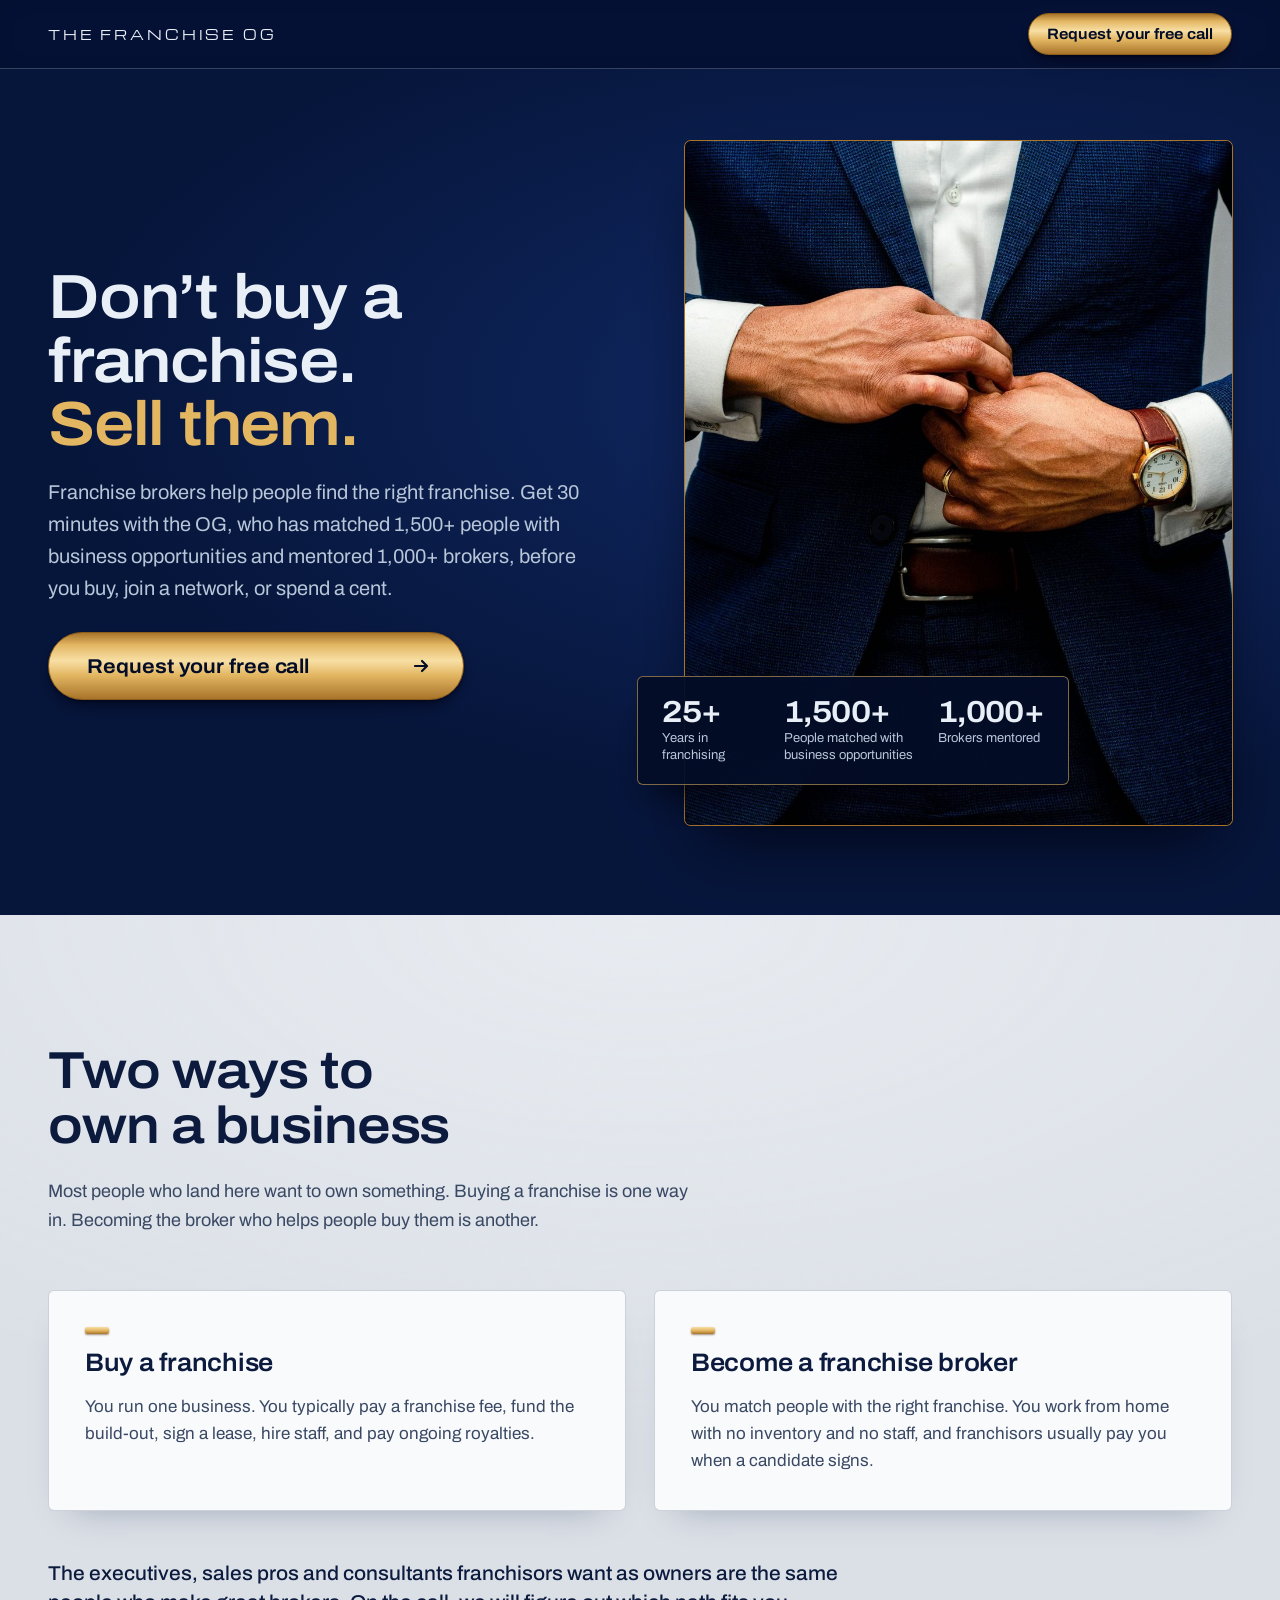
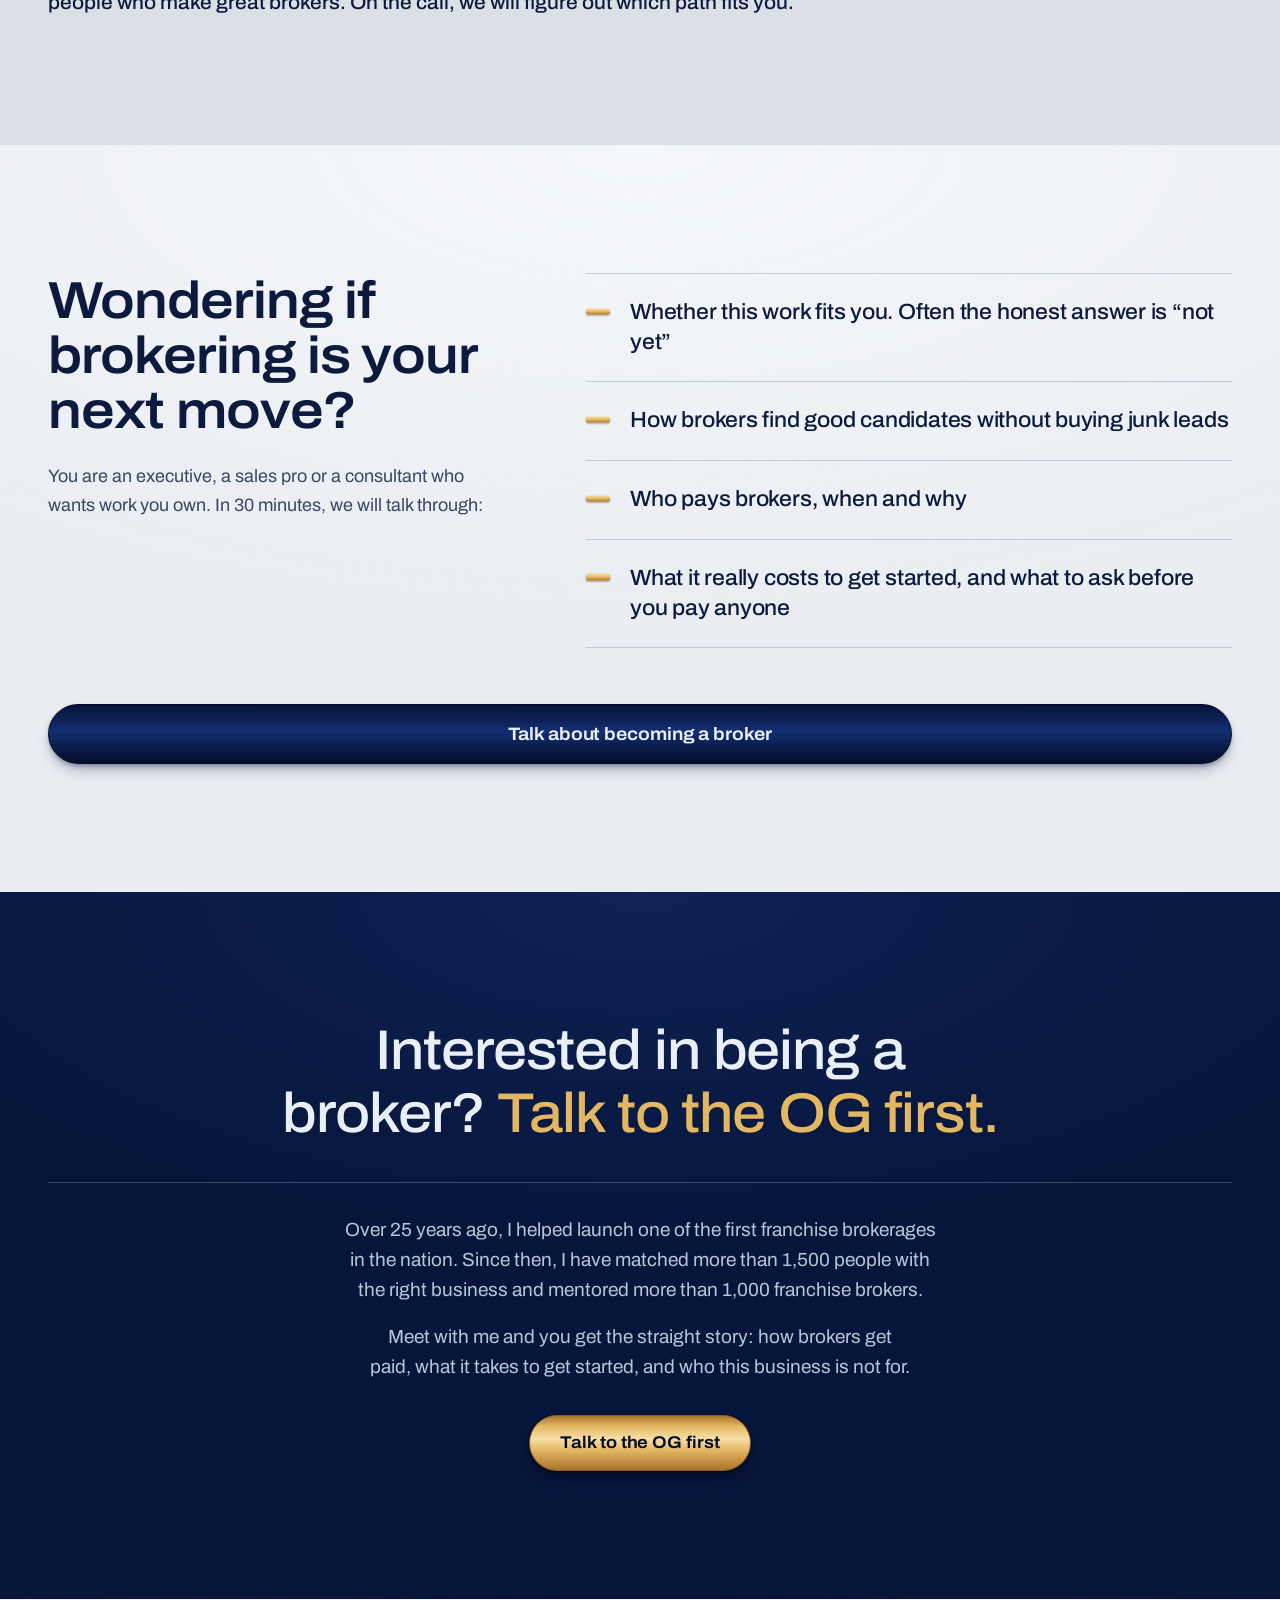
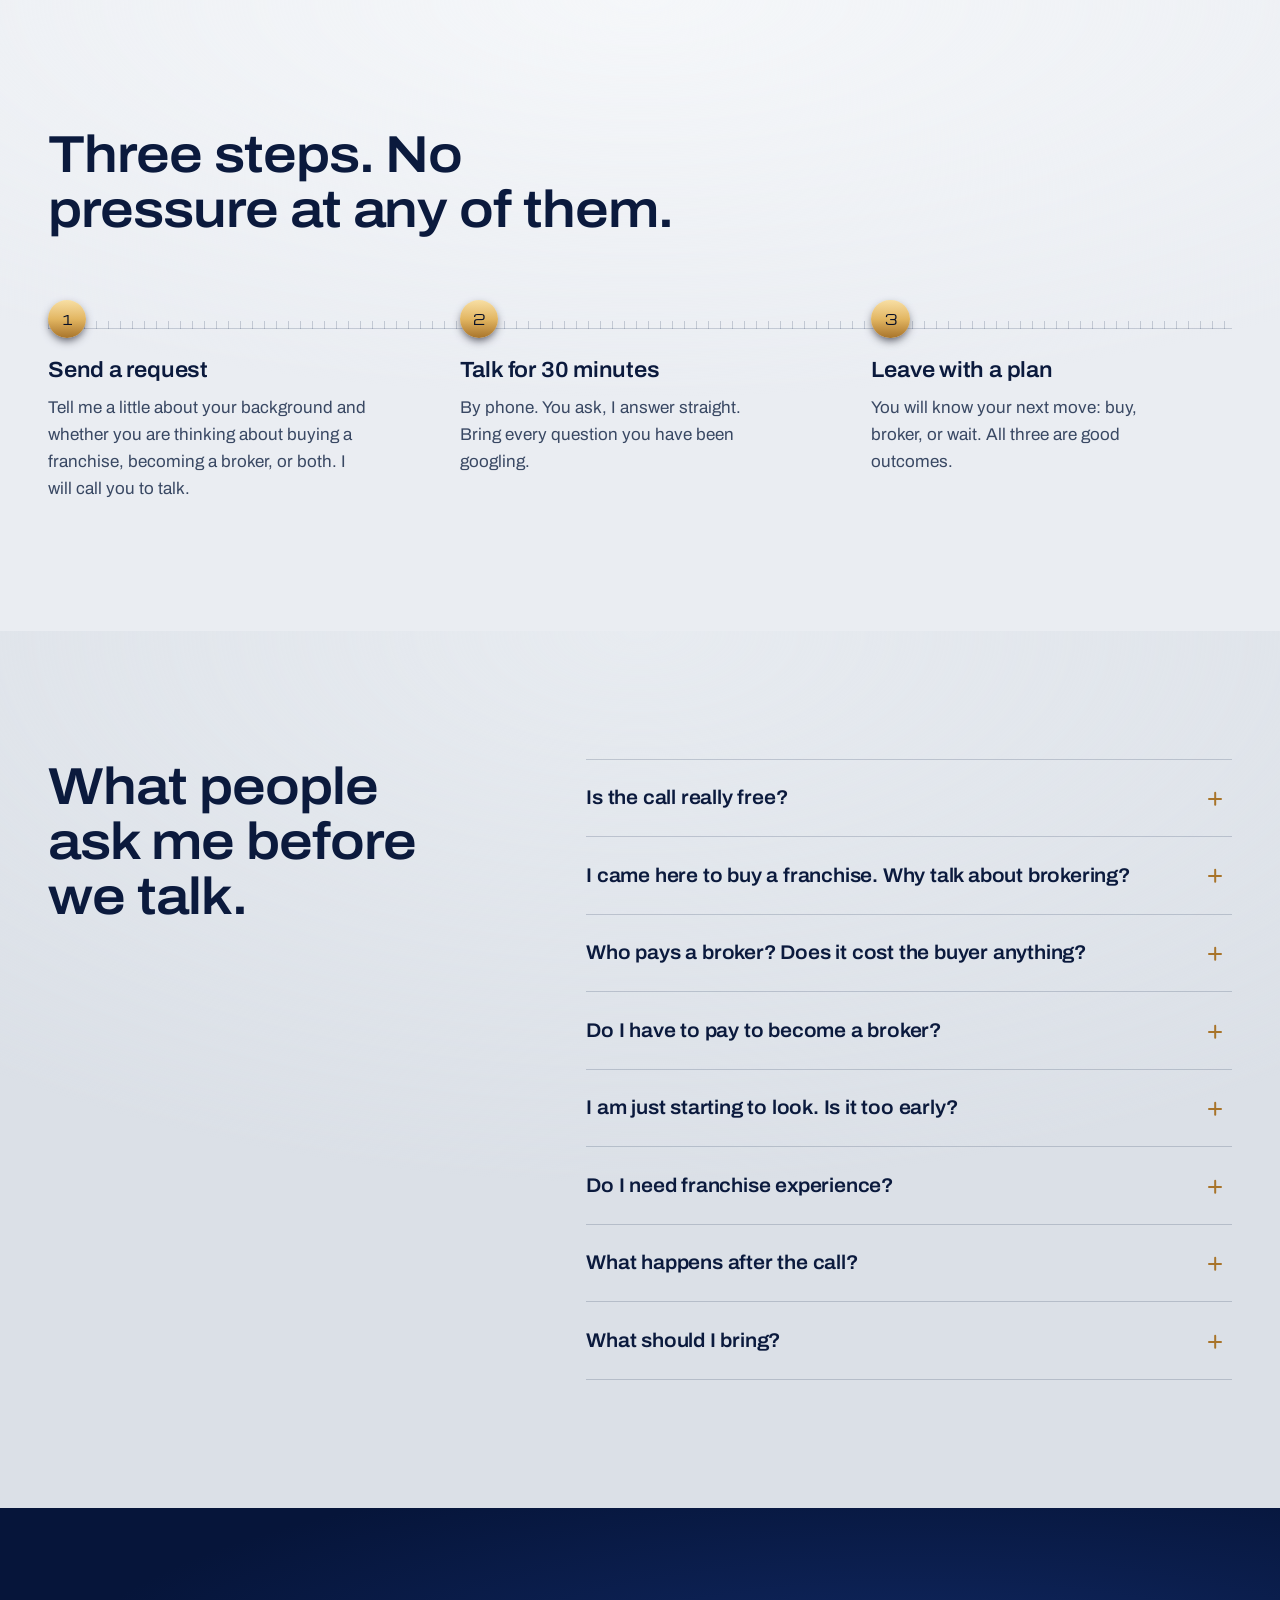
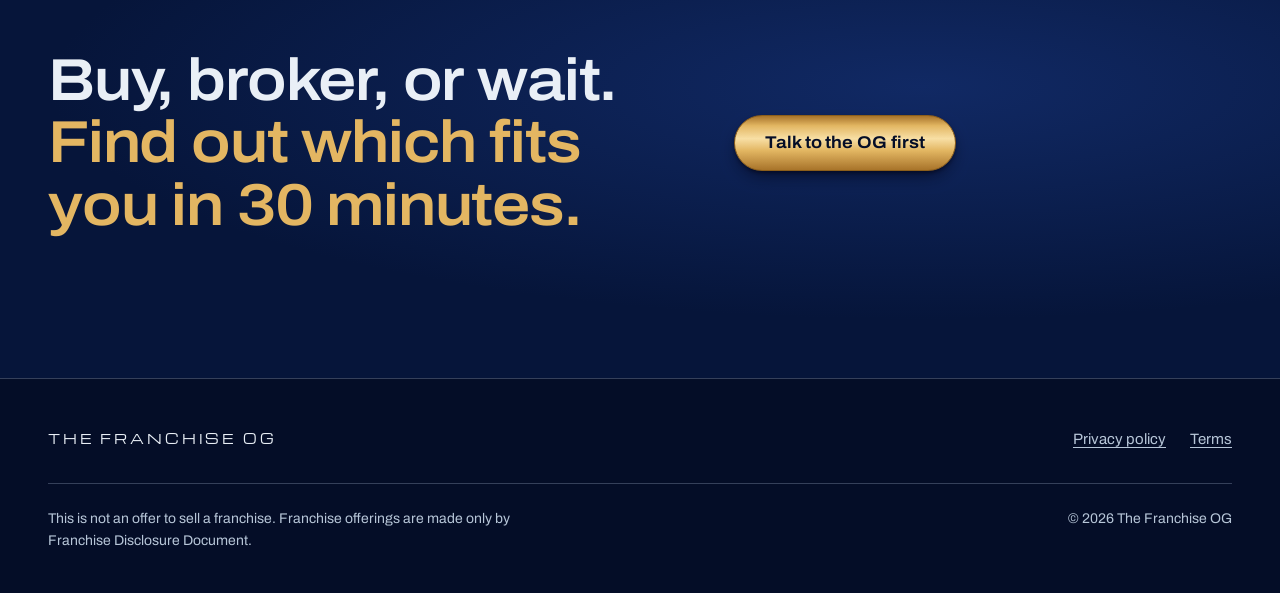
==== index.html @ 049e1958 "Bio: "helped launch" and "matched with the right business" Also align the PRODUCT.md positioning and" ====
<!doctype html>
<html lang="en">
<head>
  <meta charset="utf-8">
  <meta name="viewport" content="width=device-width, initial-scale=1">
  <title>Thinking about buying a franchise? Talk to The Franchise OG first</title>
  <meta name="description" content="Before you buy a franchise, consider selling them. Free 30-minute call with a 25-year veteran who has matched 1,500+ people with business opportunities and mentored 1,000+ brokers.">
  <meta property="og:title" content="Don't buy a franchise. Sell them.">
  <meta property="og:description" content="A free 30-minute call with a 25-year franchise veteran. Straight answers, no pressure.">
  <meta property="og:image" content="images/og-headshot.jpg">
  <meta name="theme-color" content="#0f1a3d">
  <link rel="preload" href="fonts/archivo-var.woff2" as="font" type="font/woff2" crossorigin>
  <link rel="preload" href="fonts/michroma.woff2" as="font" type="font/woff2" crossorigin>
  <link rel="stylesheet" href="styles.css">
</head>
<body>
  <a class="skip-link" href="#main">Skip to content</a>

  <header class="masthead">
    <div class="wrap masthead__inner">
      <a class="wordmark" href="#main" aria-label="The Franchise OG, back to top">The Franchise OG</a>
      <a class="pusher pusher--small" data-booking href="mailto:topfranchises@gmail.com?subject=Free%20call%20request">Request your free call</a>
    </div>
  </header>

  <main id="main">
    <!-- Hero -->
    <section class="hero brushed" aria-labelledby="hero-title">
      <div class="wrap hero__grid">
        <div class="hero__copy">
          <h1 id="hero-title">Don&rsquo;t buy a franchise. <span class="gilt">Sell them.</span></h1>
          <p class="hero__lede">Franchise brokers help people find the right franchise. Get 30 minutes with the OG, who has matched 1,500+ people with business opportunities and mentored 1,000+ brokers, before you buy, join a network, or spend a cent.</p>
          <div class="hero__actions">
            <a class="pusher pusher--hero" data-booking href="mailto:topfranchises@gmail.com?subject=Free%20call%20request">Request your free call<svg class="pusher__arrow" viewBox="0 0 20 20" aria-hidden="true"><path d="M4 10h11M11 5l5 5-5 5"/></svg></a>
          </div>
        </div>

        <figure class="hero__photo">
          <img src="images/og-headshot.jpg" alt="The Franchise OG buttoning a navy suit jacket, gold watch on his wrist" width="940" height="1175" fetchpriority="high">
          <figcaption class="proof">
            <dl class="proof__figures">
              <div><dt>Years in franchising</dt><dd data-count="25">25+</dd></div>
              <div><dt>People matched with business opportunities</dt><dd data-count="1500">1,500+</dd></div>
              <div><dt>Brokers mentored</dt><dd data-count="1000">1,000+</dd></div>
            </dl>
          </figcaption>
        </figure>
      </div>
    </section>

    <!-- Two paths -->
    <section class="section opaline opaline--deep" aria-labelledby="paths-title">
      <div class="wrap paths">
        <div class="paths__head">
          <h2 id="paths-title">Two ways to own a business</h2>
          <p class="paths__intro">Most people who land here want to own something. Buying a franchise is one way in. Becoming the broker who helps people buy them is another.</p>
        </div>
        <ul class="cards cards--two">
          <li class="card">
            <span class="indices__mark" aria-hidden="true"></span>
            <h3>Buy a franchise</h3>
            <p>You run one business. You typically pay a franchise fee, fund the build-out, sign a lease, hire staff, and pay ongoing royalties.</p>
          </li>
          <li class="card">
            <span class="indices__mark" aria-hidden="true"></span>
            <h3>Become a franchise broker</h3>
            <p>You match people with the right franchise. You work from home with no inventory and no staff, and franchisors usually pay you when a candidate signs.</p>
          </li>
        </ul>
        <p class="paths__close">The executives, sales pros and consultants franchisors want as owners are the same people who make great brokers. On the call, we will figure out which path fits you.</p>
      </div>
    </section>

    <!-- The broker path -->
    <section class="section opaline" aria-labelledby="fit-title">
      <div class="wrap fit">
        <div class="fit__head">
          <h2 id="fit-title">Wondering if brokering is your next move?</h2>
          <p class="fit__intro">You are an executive, a sales pro or a consultant who wants work you own. In 30 minutes, we will talk through:</p>
        </div>
        <ol class="indices">
          <li><span class="indices__mark" aria-hidden="true"></span>Whether this work fits you. Often the honest answer is &ldquo;not yet&rdquo;</li>
          <li><span class="indices__mark" aria-hidden="true"></span>How brokers find good candidates without buying junk leads</li>
          <li><span class="indices__mark" aria-hidden="true"></span>Who pays brokers, when and why</li>
          <li><span class="indices__mark" aria-hidden="true"></span>What it really costs to get started, and what to ask before you pay anyone</li>
        </ol>
        <div class="fit__foot">
          <a class="pusher pusher--navy" data-booking href="mailto:topfranchises@gmail.com?subject=Free%20call%20request">Talk about becoming a broker</a>
        </div>
      </div>
    </section>

    <!-- Meet the OG -->
    <section class="section why brushed brushed--quiet" aria-labelledby="why-title">
      <div class="wrap why__grid why__grid--solo">
        <div class="why__copy">
          <h2 id="why-title" class="why__quote">Interested in being a broker? <span class="gilt">Talk to the OG first.</span></h2>
          <div class="why__body">
            <!-- TODO: OG name line. Add as the first paragraph here once the facts are confirmed:
            <p>I'm [OG FULL NAME], founder of [BROKERAGE NAME] ([YEAR FOUNDED]).</p>
            -->
            <p>Over 25 years ago, I helped launch one of the first franchise brokerages in the nation. Since then, I have matched more than 1,500 people with the right business and mentored more than 1,000 franchise brokers.</p>
            <p>Meet with me and you get the straight story: how brokers get paid, what it takes to get started, and who this business is not for.</p>
            <a class="pusher why__cta" data-booking href="mailto:topfranchises@gmail.com?subject=Free%20call%20request">Talk to the OG first</a>
          </div>
        </div>
      </div>
    </section>

    <!-- TODO: Testimonials. Uncomment once you have three real, approved testimonials. Replace every [BRACKETED] value.
    <section class="section opaline" aria-labelledby="voices-title">
      <div class="wrap">
        <h2 id="voices-title" class="section__title">[SECTION HEADING, e.g. In their words]</h2>
        <ul class="cards cards--three">
          <li class="card">
            <figure class="quote">
              <blockquote><p>&ldquo;[QUOTE]&rdquo;</p></blockquote>
              <figcaption><span class="quote__name">[FULL NAME]</span><span class="quote__role">[ROLE, e.g. Franchise broker mentored by the OG, or Franchise owner at BRAND]</span></figcaption>
            </figure>
          </li>
          <li class="card">
            <figure class="quote">
              <blockquote><p>&ldquo;[QUOTE]&rdquo;</p></blockquote>
              <figcaption><span class="quote__name">[FULL NAME]</span><span class="quote__role">[ROLE, e.g. Franchise broker mentored by the OG, or Franchise owner at BRAND]</span></figcaption>
            </figure>
          </li>
          <li class="card">
            <figure class="quote">
              <blockquote><p>&ldquo;[QUOTE]&rdquo;</p></blockquote>
              <figcaption><span class="quote__name">[FULL NAME]</span><span class="quote__role">[ROLE, e.g. Franchise broker mentored by the OG, or Franchise owner at BRAND]</span></figcaption>
            </figure>
          </li>
        </ul>
      </div>
    </section>
    -->

    <!-- TODO: OG's take. Uncomment once you have the three lessons. Replace every [BRACKETED] value.
    <section class="section opaline opaline--deep" aria-labelledby="truths-title">
      <div class="wrap fit">
        <div class="fit__head">
          <h2 id="truths-title">What 25 years taught me</h2>
        </div>
        <ol class="indices">
          <li><span class="indices__mark" aria-hidden="true"></span>[HARD-WON TRUTH 1]</li>
          <li><span class="indices__mark" aria-hidden="true"></span>[HARD-WON TRUTH 2]</li>
          <li><span class="indices__mark" aria-hidden="true"></span>[HARD-WON TRUTH 3]</li>
        </ol>
      </div>
    </section>
    -->

    <!-- Steps -->
    <section class="section opaline" aria-labelledby="steps-title">
      <div class="wrap">
        <h2 id="steps-title" class="section__title">Three steps. No pressure at any of them.</h2>
        <ol class="track">
          <li class="track__step">
            <span class="track__num" aria-hidden="true">1</span>
            <h3>Send a request</h3>
            <p>Tell me a little about your background and whether you are thinking about buying a franchise, becoming a broker, or both. I will call you to talk.</p>
          </li>
          <li class="track__step">
            <span class="track__num" aria-hidden="true">2</span>
            <h3>Talk for 30 minutes</h3>
            <p>By phone. You ask, I answer straight. Bring every question you have been googling.</p>
          </li>
          <li class="track__step">
            <span class="track__num" aria-hidden="true">3</span>
            <h3>Leave with a plan</h3>
            <p>You will know your next move: buy, broker, or wait. All three are good outcomes.</p>
          </li>
        </ol>
      </div>
    </section>

    <!-- FAQ -->
    <section class="section opaline opaline--deep" aria-labelledby="faq-title">
      <div class="wrap faq">
        <h2 id="faq-title" class="section__title">What people ask me before we talk.</h2>
        <div class="faq__list">
          <details>
            <summary>Is the call really free?</summary>
            <p>Yes. No cost and no obligation. If brokering fits you, I will tell you how to start. If it doesn&rsquo;t, I will tell you that too.</p>
          </details>
          <details>
            <summary>I came here to buy a franchise. Why talk about brokering?</summary>
            <p>Because the skills that make a strong franchise owner often make a strong broker, and brokering does not require funding a location. We will look at both paths and you decide.</p>
          </details>
          <!-- TODO: Only add this if the OG still helps buyers find a franchise.
          <details>
            <summary>Can you still help me buy a franchise if brokering isn&rsquo;t for me?</summary>
            <p>Yes. Helping people find the right franchise is what I have done for 25 years.</p>
          </details>
          -->
          <details>
            <summary>Who pays a broker? Does it cost the buyer anything?</summary>
            <p>Franchisors usually pay the broker when a candidate signs. A buyer typically pays nothing for a broker&rsquo;s help.</p>
          </details>
          <details>
            <summary>Do I have to pay to become a broker?</summary>
            <p>Often, yes. Many broker networks charge to join and train you. On the call, I will walk you through what those costs look like and what to ask before you pay anyone.</p>
          </details>
          <details>
            <summary>I am just starting to look. Is it too early?</summary>
            <p>No. Most people I talk to are early. That is the best time to call, before you sign with anyone or spend money on anything.</p>
          </details>
          <details>
            <summary>Do I need franchise experience?</summary>
            <p>No. Many good brokers came from corporate sales, HR or consulting. What you bring matters more than what you know today.</p>
          </details>
          <details>
            <summary>What happens after the call?</summary>
            <p>Nothing you don&rsquo;t choose. You will leave knowing your next move: buy, broker, or wait. Any follow-up is up to you.</p>
          </details>
          <details>
            <summary>What should I bring?</summary>
            <p>Your background, what draws you to franchising, and any franchises or broker networks you are already looking at. That is plenty.</p>
          </details>
        </div>
      </div>
    </section>

    <!-- Final CTA -->
    <section class="closer brushed" aria-labelledby="closer-title">
      <div class="wrap closer__inner">
        <h2 id="closer-title">Buy, broker, or wait. <span class="gilt">Find out which fits you in 30 minutes.</span></h2>
        <div class="closer__cta">
          <div class="closer__actions">
            <a class="pusher" data-booking href="mailto:topfranchises@gmail.com?subject=Free%20call%20request">Talk to the OG first</a>
          </div>
        </div>
      </div>
    </section>
  </main>

  <div class="dock" id="dock" aria-hidden="true">
    <a class="pusher dock__btn" data-booking href="mailto:topfranchises@gmail.com?subject=Free%20call%20request" tabindex="-1">Request your free call</a>
  </div>

  <footer class="footer">
    <div class="wrap">
      <div class="footer__top">
        <span class="wordmark">The Franchise OG</span>
        <nav class="footer__links" aria-label="Legal">
          <a href="privacy.html">Privacy policy</a>
          <a href="terms.html">Terms</a>
        </nav>
      </div>
      <div class="footer__fine">
        <p>This is not an offer to sell a franchise. Franchise offerings are made only by Franchise Disclosure Document.</p>
        <!-- TODO: Confirm this is accurate before uncommenting.
        <p>The Franchise OG is a service of MFO Inc.</p>
        -->
        <p>&copy; 2026 The Franchise OG</p>
      </div>
    </div>
  </footer>

  <dialog class="request" id="request" aria-labelledby="request-title" aria-describedby="request-intro">
    <div class="request__panel">
      <button class="request__close" type="button" data-request-close aria-label="Close">
        <svg viewBox="0 0 20 20" aria-hidden="true"><path d="M5 5l10 10M15 5L5 15"/></svg>
      </button>

      <div class="request__form-view">
        <h2 id="request-title">Request your free call</h2>
        <p id="request-intro" class="request__intro">Leave your details and I will call you for a free, 30-minute conversation about buying a franchise or becoming a broker. No cost, no obligation.</p>

        <form class="request__form" id="request-form" novalidate>
          <div class="field-row">
            <div class="field">
              <label for="rq-first">First name</label>
              <input id="rq-first" name="first_name" type="text" autocomplete="given-name" required>
              <p class="field__error" id="rq-first-error" hidden>Enter your first name.</p>
            </div>
            <div class="field">
              <label for="rq-last">Last name</label>
              <input id="rq-last" name="last_name" type="text" autocomplete="family-name" required>
              <p class="field__error" id="rq-last-error" hidden>Enter your last name.</p>
            </div>
          </div>
          <div class="field">
            <label for="rq-phone">Phone</label>
            <input id="rq-phone" name="phone" type="tel" autocomplete="tel" inputmode="tel" required>
            <p class="field__error" id="rq-phone-error" hidden>Enter a phone number with at least 10 digits.</p>
          </div>
          <div class="field">
            <label for="rq-email">Email</label>
            <input id="rq-email" name="email" type="email" autocomplete="email" inputmode="email" required>
            <p class="field__error" id="rq-email-error" hidden>Enter an email address like name@example.com.</p>
          </div>
          <div class="field">
            <label for="rq-role">Current role</label>
            <input id="rq-role" name="current_role" type="text" autocomplete="organization-title" required>
            <p class="field__error" id="rq-role-error" hidden>Enter your current role.</p>
          </div>
          <div class="field field--trap" aria-hidden="true">
            <label for="rq-company">Company</label>
            <input id="rq-company" name="company" type="text" tabindex="-1" autocomplete="off">
          </div>

          <div class="consent-check">
            <input id="rq-sms" name="sms_consent" type="checkbox" value="yes">
            <label for="rq-sms">Text me (optional). I agree to receive text messages from MFO Inc. (The Franchise OG) at the phone number above, including call scheduling and reminders, follow-ups about my request, and information about franchise brokering opportunities. Message frequency varies. Message and data rates may apply. Reply STOP to opt out or HELP for help. Consent is not a condition of any purchase.</label>
          </div>

          <button class="pusher pusher--navy request__submit" type="submit">Request your free call</button>
          <p class="request__status" role="alert" hidden></p>

          <p class="request__consent">By submitting, you agree that MFO Inc. may contact you by phone and email at the details above about your request and franchise brokering opportunities. We will only text you if you check the box above, and you can still request a call without it. See our <a href="privacy.html">Privacy policy</a> and <a href="terms.html">Terms</a>.</p>
        </form>
      </div>

      <div class="request__done" hidden tabindex="-1">
        <h2 class="request__done-title">Thanks<span data-first-name></span>. Your request is in.</h2>
        <p>I will call you at <strong data-phone></strong> to talk. If you need to reach me first, email topfranchises@gmail.com.</p>
        <button class="pusher pusher--navy" type="button" data-request-close>Close</button>
      </div>
    </div>
  </dialog>


  <script>
    // Paste the URL of your GoHighLevel workflow's "Inbound Webhook" trigger here.
    // Every [data-booking] button opens the request form; submissions are sent to this URL.
    const REQUEST_WEBHOOK_URL = "https://services.leadconnectorhq.com/hooks/dVmgNgXVCJPMQwBu9OgU/webhook-trigger/ded3cf5e-1536-4471-889d-f4fb7a57a7da";

    const dialog = document.getElementById("request");
    const form = document.getElementById("request-form");
    const formView = dialog.querySelector(".request__form-view");
    const doneView = dialog.querySelector(".request__done");
    const status = form.querySelector(".request__status");
    const submit = form.querySelector(".request__submit");

    document.querySelectorAll("[data-booking]").forEach((a) => {
      a.addEventListener("click", (e) => {
        if (typeof dialog.showModal !== "function") return; // very old browsers fall back to the email link
        e.preventDefault();
        if (!doneView.hidden) { form.reset(); doneView.hidden = true; formView.hidden = false; }
        dialog.showModal();
      });
    });
    dialog.querySelectorAll("[data-request-close]").forEach((b) => b.addEventListener("click", () => dialog.close()));
    dialog.addEventListener("click", (e) => { if (e.target === dialog) dialog.close(); });

    const checks = {
      first_name: (v) => v.trim().length >= 1,
      last_name: (v) => v.trim().length >= 1,
      phone: (v) => v.replace(/\D/g, "").length >= 10,
      email: (v) => /^[^\s@]+@[^\s@]+\.[^\s@]+$/.test(v.trim()),
      current_role: (v) => v.trim().length >= 1,
    };
    const validate = (input) => {
      const ok = checks[input.name](input.value);
      const err = document.getElementById(input.id + "-error");
      err.hidden = ok;
      input.setAttribute("aria-invalid", String(!ok));
      if (ok) input.removeAttribute("aria-describedby"); else input.setAttribute("aria-describedby", err.id);
      return ok;
    };
    Object.keys(checks).forEach((name) => {
      form.elements[name].addEventListener("blur", (e) => { if (e.target.value) validate(e.target); });
      form.elements[name].addEventListener("input", (e) => { if (e.target.getAttribute("aria-invalid") === "true") validate(e.target); });
    });


    // Sent as a plain form post: no preflight, so it always reaches the webhook once.
    // The browser can't read the reply, so only network failures show an error.
    const send = (payload) =>
      fetch(REQUEST_WEBHOOK_URL, { method: "POST", mode: "no-cors", body: new URLSearchParams(payload) });

    form.addEventListener("submit", async (e) => {
      e.preventDefault();
      status.hidden = true;
      const invalid = Object.keys(checks).map((n) => form.elements[n]).filter((i) => !validate(i));
      if (invalid.length) { invalid[0].focus(); return; }

      const clean = (v) => v.trim().replace(/\s+/g, " ");
      const firstName = clean(form.elements.first_name.value);
      const lastName = clean(form.elements.last_name.value);
      const params = new URLSearchParams(location.search);
      const payload = {
        full_name: firstName + " " + lastName,
        first_name: firstName,
        last_name: lastName,
        phone: form.elements.phone.value.trim(),
        email: form.elements.email.value.trim(),
        current_role: clean(form.elements.current_role.value),
        sms_consent: form.elements.sms_consent.checked ? "yes" : "no",
        sms_consent_text: form.elements.sms_consent.checked ? clean(form.querySelector('label[for="rq-sms"]').textContent) : "",
        source: "The Franchise OG website",
        page_url: location.href,
        utm_source: params.get("utm_source") || "",
        utm_medium: params.get("utm_medium") || "",
        utm_campaign: params.get("utm_campaign") || "",
        utm_content: params.get("utm_content") || "",
        utm_term: params.get("utm_term") || "",
        submitted_at: new Date().toISOString(),
      };

      const showDone = () => {
        dialog.querySelector("[data-first-name]").textContent = ", " + firstName;
        dialog.querySelector("[data-phone]").textContent = payload.phone;
        formView.hidden = true;
        doneView.hidden = false;
        doneView.focus();
      };

      if (form.elements.company.value) { showDone(); return; } // a bot filled the hidden field

      submit.disabled = true;
      submit.textContent = "Sending\u2026";
      try {
        if (REQUEST_WEBHOOK_URL.includes("REPLACE-ME")) throw new Error("Webhook URL not set");
        await send(payload);
        showDone();
      } catch (err) {
        status.textContent = "Your request didn\u2019t go through. Please try again, or email topfranchises@gmail.com and I will call you.";
        status.hidden = false;
      } finally {
        submit.disabled = false;
        submit.textContent = "Request your free call";
      }
    });

    // Phones: pin a request button to the bottom once the hero button has scrolled away,
    // and tuck it away again near the closing section and footer, which have their own.
    const dock = document.getElementById("dock");
    if ("IntersectionObserver" in window) {
      const seen = new Map();
      const watched = [document.querySelector(".hero__actions"), document.querySelector(".closer"), document.querySelector(".footer")];
      const io = new IntersectionObserver((entries) => {
        entries.forEach((e) => seen.set(e.target, e.isIntersecting));
        const show = seen.has(watched[0]) && watched.every((el) => !seen.get(el));
        dock.classList.toggle("is-shown", show);
        dock.setAttribute("aria-hidden", String(!show));
        dock.querySelector("a").tabIndex = show ? 0 : -1;
      });
      watched.forEach((el) => io.observe(el));
    }

    // Count the hero figures up from zero when they come into view.
    // The final numbers are already in the HTML, so nothing is hidden if this never runs.
    const figures = document.querySelectorAll("[data-count]");
    if (figures.length && "IntersectionObserver" in window && !matchMedia("(prefers-reduced-motion: reduce)").matches) {
      const format = (n) => n.toLocaleString("en-US") + "+";
      const countUp = (el, delay) => {
        const target = Number(el.dataset.count);
        el.style.minWidth = el.offsetWidth + "px";
        el.textContent = format(0);
        const start = performance.now() + delay;
        const dur = 2000;
        const tick = (now) => {
          const p = Math.min(Math.max((now - start) / dur, 0), 1);
          el.textContent = format(Math.round(target * (1 - Math.pow(1 - p, 4))));
          if (p < 1) requestAnimationFrame(tick);
        };
        requestAnimationFrame(tick);
      };
      const io = new IntersectionObserver((entries) => {
        if (!entries.some((e) => e.isIntersecting)) return;
        io.disconnect();
        figures.forEach((el, i) => countUp(el, i * 160));
      }, { threshold: 0.6 });
      io.observe(figures[0].closest("dl"));
    }
  </script>
</body>
</html>
---- styles.css ----
/* The Franchise OG: navy cloth, applied gold, opaline reading surfaces. */

@font-face {
  font-family: "Archivo";
  src: url("fonts/archivo-var.woff2") format("woff2");
  font-weight: 100 900;
  font-stretch: 62% 125%;
  font-style: normal;
  font-display: swap;
}
@font-face {
  font-family: "Archivo";
  src: url("fonts/archivo-var-italic.woff2") format("woff2");
  font-weight: 100 900;
  font-stretch: 62% 125%;
  font-style: italic;
  font-display: swap;
}
@font-face {
  font-family: "Michroma";
  src: url("fonts/michroma.woff2") format("woff2");
  font-weight: 400;
  font-style: normal;
  font-display: swap;
}

:root {
  /* navy */
  --navy-950: oklch(0.17 0.055 264);
  --navy-900: oklch(0.21 0.075 264);
  --navy-800: oklch(0.26 0.095 264);
  --navy-700: oklch(0.33 0.12 264);
  --on-navy: oklch(0.95 0.012 250);
  --on-navy-soft: oklch(0.82 0.03 255);
  --track-navy: oklch(0.82 0.04 260 / 0.28);

  /* applied gold */
  --gold-hi: oklch(0.91 0.08 88);
  --gold: oklch(0.80 0.115 82);
  --gold-lo: oklch(0.60 0.11 72);

  /* opaline (silver-white) */
  --opaline: oklch(0.945 0.007 255);
  --opaline-deep: oklch(0.905 0.011 255);
  --ink: oklch(0.23 0.07 264);
  --ink-soft: oklch(0.40 0.05 262);
  --track-ink: oklch(0.38 0.06 262 / 0.22);
  --rule: var(--track-navy);

  --sans: "Archivo", "Helvetica Neue", Arial, sans-serif;
  --print: "Michroma", "Archivo", sans-serif;

  --wrap: 1240px;
  --gutter: clamp(1rem, 4vw, 3rem);
  --section: clamp(4.5rem, 10vw, 8.5rem);
  --ease-out: cubic-bezier(0.16, 1, 0.3, 1);
}

*,
*::before,
*::after { box-sizing: border-box; }

html {
  -webkit-text-size-adjust: 100%;
  scroll-behavior: smooth;
  scrollbar-color: var(--gold-lo) var(--navy-950);
}
@media (prefers-reduced-motion: reduce) { html { scroll-behavior: auto; } }

body {
  margin: 0;
  background: var(--navy-900);
  color: var(--on-navy);
  font-family: var(--sans);
  font-size: 1.0625rem;
  line-height: 1.6;
  font-stretch: 100%;
  -webkit-font-smoothing: antialiased;
  text-rendering: optimizeLegibility;
  caret-color: var(--gold);
}

::selection { background: var(--gold); color: var(--navy-950); }
.opaline ::selection { background: var(--navy-800); color: var(--opaline); }

img { display: block; max-width: 100%; height: auto; }
[hidden] { display: none !important; }
h1, h2, h3, p, ul, ol, dl, dd, figure { margin: 0; }
ul, ol { padding: 0; list-style: none; }

a { color: inherit; text-underline-offset: 0.2em; text-decoration-thickness: 1px; }
:focus-visible { outline: 2px solid var(--gold); outline-offset: 3px; border-radius: 4px; }
.opaline :focus-visible { outline-color: var(--navy-700); }

.wrap { width: min(100% - 2 * var(--gutter), var(--wrap)); margin-inline: auto; }

.skip-link {
  position: absolute; left: 1rem; top: -4rem; z-index: 20;
  background: var(--gold); color: var(--navy-950);
  padding: 0.6rem 1rem; border-radius: 6px; font-weight: 600;
}
.skip-link:focus { top: 1rem; }

/* ---------- material: the navy grounds ---------- */

.brushed {
  background:
    radial-gradient(110% 80% at 72% 38%, oklch(0.36 0.13 264 / 0.6), transparent 62%),
    var(--navy-900);
}
.brushed--quiet {
  background:
    radial-gradient(90% 70% at 50% 0%, oklch(0.32 0.11 264 / 0.55), transparent 70%),
    var(--navy-900);
}

.opaline {
  background:
    radial-gradient(120% 90% at 50% 0%, oklch(0.975 0.004 255), transparent 70%),
    var(--opaline);
  color: var(--ink);
  --rule: var(--track-ink);
}
.opaline--deep {
  background:
    radial-gradient(120% 90% at 50% 0%, oklch(0.94 0.008 255), transparent 70%),
    var(--opaline-deep);
}

/* ---------- type ---------- */

h1, h2, h3 {
  font-weight: 600;
  font-stretch: 112%;
  letter-spacing: -0.02em;
  line-height: 1.06;
  text-wrap: balance;
}
h1 { font-size: clamp(2.45rem, 1.4rem + 4.1vw, 4.6rem); line-height: 1.02; }
h2 { font-size: clamp(1.9rem, 1.2rem + 2.6vw, 3.25rem); }
h3 { font-size: 1.2rem; font-stretch: 106%; letter-spacing: -0.01em; line-height: 1.25; }

.gilt { color: var(--gold); }
.opaline .gilt { color: var(--gold-lo); }

.section { padding-block: var(--section); }
.section__title { max-width: 20ch; margin-bottom: clamp(2.5rem, 5vw, 4rem); }

/* the small printed-caps voice */
.wordmark,
.track__num {
  font-family: var(--print);
  font-size: 0.72rem;
  letter-spacing: 0.16em;
  text-transform: uppercase;
  font-weight: 400;
}

/* ---------- pushers (buttons) ---------- */

.pusher {
  --face: linear-gradient(180deg, var(--gold-lo) 0%, var(--gold) 18%, var(--gold-hi) 42%, var(--gold) 64%, var(--gold-lo) 100%);
  display: inline-flex;
  align-items: center;
  justify-content: center;
  gap: 0.6em;
  min-height: 3.5rem;
  padding: 0 1.9rem;
  border-radius: 999px;
  background: var(--face);
  color: var(--navy-950);
  font-family: var(--sans);
  font-weight: 650;
  font-stretch: 108%;
  font-size: 1.0625rem;
  letter-spacing: -0.005em;
  text-decoration: none;
  border: 1px solid oklch(0.52 0.10 72);
  box-shadow:
    0 8px 18px -6px oklch(0.08 0.05 264 / 0.75),
    0 2px 4px -1px oklch(0.08 0.05 264 / 0.6);
  transition: transform 160ms var(--ease-out), box-shadow 160ms var(--ease-out), filter 160ms;
}
.pusher:hover { filter: brightness(1.06) saturate(1.05); }
.pusher:active {
  transform: translateY(2px);
  box-shadow:
    0 3px 8px -4px oklch(0.08 0.05 264 / 0.75),
    0 1px 2px -1px oklch(0.08 0.05 264 / 0.6);
}
.pusher--small { min-height: 2.6rem; padding: 0 1.15rem; font-size: 0.9375rem; }
.pusher--navy {
  --face: linear-gradient(180deg, var(--navy-900) 0%, var(--navy-800) 22%, var(--navy-700) 45%, var(--navy-800) 68%, var(--navy-950) 100%);
  color: var(--on-navy);
  border-color: var(--navy-950);
  box-shadow:
    0 8px 18px -8px oklch(0.2 0.08 264 / 0.6),
    0 2px 4px -1px oklch(0.2 0.08 264 / 0.35);
}

/* ---------- masthead ---------- */

.masthead {
  position: sticky; top: 0; z-index: 10;
  background: oklch(0.19 0.065 264 / 0.92);
  border-bottom: 1px solid var(--track-navy);
}
@supports (backdrop-filter: blur(1px)) {
  .masthead { background: oklch(0.19 0.065 264 / 0.82); backdrop-filter: saturate(1.4) blur(14px); }
}
.masthead__inner {
  display: flex; align-items: center; justify-content: space-between; gap: 1rem;
  min-height: 4.25rem;
}
.wordmark { text-decoration: none; font-size: 0.8125rem; letter-spacing: 0.22em; color: var(--on-navy); }

/* ---------- hero ---------- */

.hero { overflow: hidden; padding-block: clamp(2.5rem, 6vw, 4.5rem) clamp(3.5rem, 7vw, 6rem); }
.hero__grid {
  display: grid;
  grid-template-columns: minmax(0, 0.95fr) minmax(0, 1.05fr);
  align-items: center;
  gap: clamp(2rem, 4vw, 4rem);
}
.hero__copy { position: relative; z-index: 1; }
.hero__lede {
  margin-top: 1.6rem;
  max-width: 34rem;
  font-size: clamp(1.0625rem, 1rem + 0.35vw, 1.25rem);
  color: var(--on-navy-soft);
}
.hero h1 { font-size: clamp(2.2rem, 1.3rem + 3.3vw, 3.9rem); }
.hero__lede { margin-top: 1.2rem; }
.hero__actions { margin-top: 1.75rem; display: grid; justify-items: start; gap: 1.25rem; }
.pusher--hero {
  min-height: 4.25rem; width: min(100%, 26rem);
  padding: 0 2rem 0 2.4rem; justify-content: space-between;
  font-size: 1.25rem;
}
.pusher__arrow { width: 1.25rem; height: 1.25rem; flex: none; fill: none; stroke: currentColor; stroke-width: 2.2; stroke-linecap: round; stroke-linejoin: round; transition: transform 200ms var(--ease-out); }
.pusher--hero:hover .pusher__arrow { transform: translateX(3px); }


.hero__photo { position: relative; padding-left: 8%; }
.hero__photo img {
  width: 100%;
  aspect-ratio: 4 / 5;
  max-height: min(78vh, 760px);
  object-fit: cover;
  object-position: 50% 38%;
  border-radius: 6px;
  box-shadow: 0 0 0 1px var(--gold-lo), 0 30px 60px -20px oklch(0.06 0.05 264 / 0.8);
}
.proof {
  position: absolute;
  left: 0;
  bottom: clamp(1.25rem, 4vw, 2.5rem);
  width: min(88%, 27rem);
  padding: 1.25rem 1.5rem;
  background: oklch(0.17 0.055 264 / 0.94);
  border: 1px solid oklch(0.80 0.115 82 / 0.55);
  border-radius: 6px;
  box-shadow: 0 24px 40px -18px oklch(0.05 0.05 264 / 0.9);
}
.proof__figures {
  display: grid; grid-template-columns: repeat(3, auto); justify-content: space-between; gap: 1rem;
}
.proof__figures div { display: flex; flex-direction: column-reverse; justify-content: flex-end; gap: 0.2rem; }
.proof__figures dd { font-size: clamp(1.5rem, 1.2rem + 1vw, 1.9rem); font-weight: 650; font-stretch: 112%; letter-spacing: -0.02em; line-height: 1; color: var(--on-navy); font-variant-numeric: tabular-nums; }
.proof__figures dt { font-size: 0.8125rem; line-height: 1.3; color: var(--on-navy-soft); }

/* ---------- broker fit ---------- */

.fit {
  display: grid;
  grid-template-columns: minmax(0, 5fr) minmax(0, 7fr);
  gap: 2.5rem clamp(2.5rem, 6vw, 6rem);
  align-items: start;
}
.fit__head h2 { max-width: 14ch; }
.fit__intro { margin-top: 1.5rem; max-width: 30rem; color: var(--ink-soft); font-size: 1.125rem; }
.indices { border-top: 1px solid var(--track-ink); }
.indices li {
  position: relative;
  display: grid;
  grid-template-columns: 2.75rem 1fr;
  align-items: baseline;
  padding: 1.5rem 0;
  border-bottom: 1px solid var(--track-ink);
  font-size: clamp(1.125rem, 1rem + 0.5vw, 1.375rem);
  font-stretch: 104%;
  font-weight: 500;
  line-height: 1.35;
  letter-spacing: -0.01em;
}
.indices__mark {
  width: 1.5rem; height: 0.4rem; border-radius: 2px;
  background: linear-gradient(180deg, var(--gold-hi), var(--gold) 50%, var(--gold-lo));
  box-shadow: 0 1px 2px oklch(0.3 0.08 70 / 0.5);
  transform: translateY(-0.2em);
}
.fit__foot { grid-column: 1 / -1; padding-top: 1rem; }
.fit__foot .pusher { width: 100%; min-height: 3.75rem; font-size: 1.125rem; }

/* ---------- two paths + cards ---------- */

.paths__head { max-width: 46rem; }
.paths__intro { margin-top: 1.5rem; color: var(--ink-soft); font-size: 1.125rem; max-width: 40rem; }
.paths__close {
  margin-top: clamp(2rem, 4vw, 3rem);
  max-width: 52rem;
  font-size: clamp(1.0625rem, 1rem + 0.35vw, 1.25rem);
  font-weight: 500;
  font-stretch: 104%;
  line-height: 1.45;
}

.cards { display: grid; gap: clamp(1rem, 2.5vw, 1.75rem); }
.cards--two { margin-top: clamp(2.25rem, 5vw, 3.5rem); grid-template-columns: repeat(2, minmax(0, 1fr)); }
.cards--three { grid-template-columns: repeat(3, minmax(0, 1fr)); }
.card {
  display: grid; align-content: start; gap: 0.85rem;
  padding: clamp(1.5rem, 3vw, 2.25rem);
  background: oklch(0.985 0.003 255);
  border: 1px solid var(--track-ink);
  border-radius: 6px;
  box-shadow: 0 18px 36px -24px oklch(0.2 0.08 264 / 0.35);
}
.card .indices__mark { display: block; transform: none; }
.card h3 { font-size: clamp(1.3rem, 1.1rem + 0.6vw, 1.6rem); }
.card p { color: var(--ink-soft); }

.quote { display: grid; gap: 1.25rem; }
.quote blockquote { margin: 0; }
.quote blockquote p { color: var(--ink); font-size: 1.125rem; line-height: 1.5; }
.quote figcaption { display: grid; gap: 0.15rem; font-size: 0.9375rem; }
.quote__name { font-weight: 600; }
.quote__role { color: var(--ink-soft); }

/* ---------- why me ---------- */

.why__grid {
  display: grid;
  grid-template-columns: minmax(0, 5fr) minmax(0, 7fr);
  gap: clamp(2.5rem, 6vw, 6.5rem);
  align-items: center;
}
.why__grid--solo { display: block; text-align: center; }
.closer__cta { display: grid; justify-items: start; }
.why__quote {
  font-size: clamp(1.75rem, 1.1rem + 2.3vw, 3rem);
  font-weight: 500;
  font-stretch: 108%;
  line-height: 1.12;
  max-width: 30ch;
}
.why__grid--solo .why__quote { margin-inline: auto; font-size: clamp(1.9rem, 1.1rem + 3vw, 3.6rem); text-wrap: balance; }
.why__body {
  margin-top: 2.25rem;
  padding-top: 2rem;
  border-top: 1px solid var(--track-navy);
  max-width: 38rem;
  color: var(--on-navy-soft);
  display: grid; gap: 1rem;
}
.why__grid--solo .why__body { max-width: none; justify-items: center; font-size: clamp(1.0625rem, 1rem + 0.3vw, 1.1875rem); }
.why__grid--solo .why__body p { max-width: 54rem; text-wrap: balance; }
.why__cta { margin-top: 1rem; }

/* ---------- steps on the minute track ---------- */

.track {
  position: relative;
  display: grid;
  grid-template-columns: repeat(3, minmax(0, 1fr));
  gap: clamp(1.5rem, 4vw, 3.5rem);
  padding-top: 3.5rem;
}
.track::before {
  /* the track: fine minute ticks along one line */
  content: "";
  position: absolute; left: 0; right: 0; top: 0.9rem; height: 14px;
  background:
    linear-gradient(var(--rule), var(--rule)) 0 100% / 100% 1px no-repeat,
    repeating-linear-gradient(90deg, var(--rule) 0 1px, transparent 1px 12px) 0 100% / 100% 8px no-repeat;
}
.track__step { position: relative; }
.track__num {
  position: absolute; top: -3.55rem; left: 0;
  display: grid; place-items: center;
  width: 2.4rem; height: 2.4rem;
  border-radius: 50%;
  background: linear-gradient(180deg, var(--gold-hi), var(--gold) 50%, var(--gold-lo));
  color: var(--navy-950);
  font-size: 0.8rem; letter-spacing: 0;
  box-shadow: 0 4px 10px -2px oklch(0.08 0.05 264 / 0.7);
}
.track h3 { margin-bottom: 0.6rem; font-size: 1.375rem; }
.track p { color: var(--on-navy-soft); max-width: 32ch; }
.opaline .track p { color: var(--ink-soft); }

/* ---------- faq ---------- */

.faq { display: grid; grid-template-columns: minmax(0, 5fr) minmax(0, 7fr); gap: clamp(2rem, 6vw, 6rem); align-items: start; }
.faq .section__title { margin-bottom: 0; max-width: 12ch; }
.faq__list { border-top: 1px solid var(--track-ink); }
.faq__list details { border-bottom: 1px solid var(--track-ink); }
.faq__list summary {
  position: relative;
  cursor: pointer;
  list-style: none;
  padding: 1.4rem 3rem 1.4rem 0;
  font-size: clamp(1.0625rem, 1rem + 0.3vw, 1.25rem);
  font-weight: 600;
  font-stretch: 106%;
  letter-spacing: -0.01em;
}
.faq__list summary::-webkit-details-marker { display: none; }
.faq__list summary::before,
.faq__list summary::after {
  content: "";
  position: absolute; right: 0.6rem; top: 50%;
  width: 0.9rem; height: 2px; border-radius: 1px;
  background: var(--gold-lo);
  transition: transform 260ms var(--ease-out);
}
.faq__list summary::after { transform: rotate(90deg); }
.faq__list details[open] summary::after { transform: rotate(0deg); }
.faq__list summary:hover { color: var(--navy-700); }
.faq__list details p { padding: 0 3rem 1.6rem 0; color: var(--ink-soft); max-width: 60ch; }

/* ---------- closer ---------- */

.closer { padding-block: clamp(5rem, 11vw, 9rem); }
.closer__cta { display: grid; justify-items: start; }
.closer__inner {
  display: grid;
  grid-template-columns: minmax(0, 1.1fr) minmax(0, 0.9fr);
  gap: clamp(2.5rem, 6vw, 6rem);
  align-items: center;
}
.closer h2 { font-size: clamp(2.1rem, 1.3rem + 3vw, 3.9rem); max-width: 16ch; }
.closer__actions { display: grid; justify-items: start; gap: 1rem; }
.closer__actions .pusher { white-space: nowrap; }

/* ---------- footer ---------- */

.footer {
  background: var(--navy-950);
  color: var(--on-navy-soft);
  padding-block: 3rem 2.5rem;
  border-top: 1px solid var(--track-navy);
}
.footer__top { display: flex; flex-wrap: wrap; justify-content: space-between; align-items: center; gap: 1rem; }
.footer__links { display: flex; gap: 1.5rem; font-size: 0.9375rem; }
.footer__links a:hover { color: var(--gold); }
.footer__fine {
  margin-top: 2rem; padding-top: 1.5rem;
  border-top: 1px solid var(--track-navy);
  display: flex; flex-wrap: wrap; justify-content: space-between; gap: 0.75rem 2rem;
  font-size: 0.875rem;
}
.footer__fine p:first-child { max-width: 62ch; }

/* ---------- responsive ---------- */

@media (max-width: 960px) {
  .hero__grid { grid-template-columns: 1fr; }
  .hero__photo { max-width: 34rem; }
  .fit, .why__grid, .faq, .closer__inner, .cards--three { grid-template-columns: 1fr; }
  .fit__foot { grid-column: 1; }
}

@media (max-width: 640px) {
  body { font-size: 1rem; }
  .masthead__inner { min-height: 3.75rem; }
  .wordmark { font-size: 0.6875rem; letter-spacing: 0.1em; white-space: nowrap; }
  .pusher--small { min-height: 2.5rem; padding: 0 0.8rem; font-size: 0.8125rem; white-space: nowrap; }
  .hero__actions .pusher, .closer__actions .pusher, .fit__foot .pusher { width: 100%; }
  .hero__actions, .closer__actions { justify-items: stretch; }
  .closer__cta { justify-items: stretch; }

  .cards--two { grid-template-columns: 1fr; }

  .hero__photo { padding-left: 0; }
  .hero__photo img { aspect-ratio: 1 / 1; object-position: 50% 30%; }
  .proof { position: relative; left: auto; bottom: auto; width: auto; margin: -3.5rem 0.75rem 0; }

  .track { grid-template-columns: 1fr; gap: 2.75rem; padding-top: 0; padding-left: 3.5rem; }
  .track::before {
    left: 1.15rem; right: auto; top: 0; bottom: 0; width: 14px; height: auto;
    background:
      linear-gradient(var(--rule), var(--rule)) 0 0 / 1px 100% no-repeat,
      repeating-linear-gradient(180deg, var(--rule) 0 1px, transparent 1px 12px) 0 0 / 8px 100% no-repeat;
  }
  .track__num { top: -0.2rem; left: -3.5rem; }
}

@media (prefers-reduced-motion: reduce) {
  .pusher, .faq__list summary::after { transition: none; }
}

/* ---------- legal pages ---------- */

.legal__back { color: var(--on-navy-soft); font-size: 0.9375rem; text-decoration: none; }
.legal__back:hover { color: var(--gold); }

.legal-hero { padding-block: clamp(3.5rem, 8vw, 6rem) clamp(3rem, 6vw, 4.5rem); }
.legal-hero h1 { font-size: clamp(2.4rem, 1.4rem + 3.6vw, 4.25rem); }
.legal-hero__meta {
  margin-top: 1rem;
  font-family: var(--print); font-size: 0.75rem; letter-spacing: 0.16em; text-transform: uppercase;
  color: var(--gold);
}
.legal-hero__lede { margin-top: 1.25rem; max-width: 38rem; font-size: 1.125rem; color: var(--on-navy-soft); }

.legal {
  display: grid;
  grid-template-columns: minmax(0, 15rem) minmax(0, 1fr);
  gap: clamp(2.5rem, 6vw, 6rem);
  align-items: start;
  padding-block: clamp(3.5rem, 7vw, 6rem);
}
.legal__toc { position: sticky; top: 6rem; }
.legal__toc-title {
  font-family: var(--print); font-size: 0.75rem; letter-spacing: 0.16em; text-transform: uppercase;
  color: var(--ink-soft); padding-bottom: 0.75rem; border-bottom: 2px solid var(--ink);
}
.legal__toc ol { display: grid; }
.legal__toc li { border-bottom: 1px solid var(--track-ink); }
.legal__toc a { display: block; padding: 0.55rem 0; font-size: 0.9375rem; color: var(--ink-soft); text-decoration: none; }
.legal__toc a:hover { color: var(--ink); }

.legal__body { max-width: 68ch; display: grid; gap: clamp(2.25rem, 4vw, 3rem); }
.legal__body section { scroll-margin-top: 6rem; display: grid; gap: 0.9rem; }
.legal__body h2 { font-size: clamp(1.35rem, 1.1rem + 0.8vw, 1.75rem); padding-bottom: 0.6rem; border-bottom: 1px solid var(--track-ink); }
.legal__body p, .legal__body li { color: var(--ink-soft); }
.legal__body strong { color: var(--ink); font-weight: 600; }
.legal__body ul { display: grid; gap: 0.6rem; padding-left: 1.25rem; list-style: disc; }
.legal__body li::marker { color: var(--gold-lo); }
.legal__body a { color: var(--navy-700); text-decoration-color: var(--gold-lo); }
.legal__body a:hover { color: var(--ink); }
.footer__links a[aria-current="page"] { color: var(--gold); }

@media (max-width: 860px) {
  .legal { grid-template-columns: 1fr; }
  .legal__toc { position: static; }
  .legal__toc ol { grid-template-columns: repeat(2, minmax(0, 1fr)); column-gap: 1.25rem; }
}
@media (max-width: 640px) {
  .legal__back { font-size: 0.875rem; }
}

/* ---------- request form (dialog) ---------- */

html:has(.request[open]) { overflow: hidden; }

.request {
  width: min(100% - 2rem, 30rem);
  max-height: calc(100dvh - 2rem);
  margin: auto;
  padding: 0;
  border: 0;
  border-radius: 10px;
  background: var(--opaline);
  color: var(--ink);
  box-shadow: 0 40px 80px -24px oklch(0.06 0.05 264 / 0.85), 0 0 0 1px oklch(0.80 0.115 82 / 0.5);
  overflow: auto;
  overscroll-behavior: contain;
}
.request::backdrop { background: oklch(0.12 0.05 264 / 0.72); }
.request[open] { animation: request-in 320ms var(--ease-out); }
.request[open]::backdrop { animation: request-fade 320ms var(--ease-out); }
@keyframes request-in { from { opacity: 0; transform: translateY(16px) scale(0.98); } }
@keyframes request-fade { from { opacity: 0; } }

.request__panel { position: relative; padding: clamp(1.75rem, 5vw, 2.5rem); }
.request ::selection { background: var(--navy-800); color: var(--opaline); }
.request :focus-visible { outline-color: var(--navy-700); }

.request h2 { font-size: clamp(1.6rem, 1.3rem + 1.2vw, 2rem); padding-right: 2.5rem; }
.request__intro { margin-top: 0.75rem; color: var(--ink-soft); }

.request__close {
  position: absolute; top: 1rem; right: 1rem;
  display: grid; place-items: center;
  width: 2.5rem; height: 2.5rem;
  border: 0; border-radius: 50%;
  background: transparent; color: var(--ink-soft);
  cursor: pointer;
}
.request__close:hover { background: var(--opaline-deep); color: var(--ink); }
.request__close svg { width: 1.1rem; height: 1.1rem; fill: none; stroke: currentColor; stroke-width: 2; stroke-linecap: round; }

.request__form { margin-top: 1.75rem; display: grid; gap: 1.1rem; }
.field-row { display: grid; grid-template-columns: repeat(auto-fit, minmax(10rem, 1fr)); gap: 1.1rem 0.9rem; align-items: start; }
.field { display: grid; gap: 0.4rem; }
.field label { font-size: 0.9375rem; font-weight: 600; color: var(--ink); }
.field input {
  width: 100%;
  min-height: 3rem;
  padding: 0.7rem 0.9rem;
  border: 1px solid oklch(0.38 0.06 262 / 0.35);
  border-radius: 6px;
  background: oklch(0.99 0.003 255);
  color: var(--ink);
  font: inherit;
  font-size: 1rem;
  transition: border-color 160ms, box-shadow 160ms;
}
.field input:hover { border-color: oklch(0.38 0.06 262 / 0.55); }
.field input:focus { outline: none; border-color: var(--navy-700); box-shadow: 0 0 0 3px oklch(0.80 0.115 82 / 0.55); }
.field input[aria-invalid="true"] { border-color: oklch(0.55 0.19 25); }
.field__error { font-size: 0.875rem; color: oklch(0.48 0.17 25); }
.field--trap { position: absolute; left: -9999px; width: 1px; height: 1px; overflow: hidden; }

.request__submit { width: 100%; margin-top: 0.4rem; }
.request__submit:disabled { cursor: progress; filter: saturate(0.6) brightness(1.15); }
.request__status {
  padding: 0.8rem 0.9rem; border-radius: 6px;
  background: oklch(0.95 0.03 25); color: oklch(0.42 0.15 25);
  font-size: 0.9375rem;
}
.consent-check { display: grid; grid-template-columns: auto 1fr; gap: 0.7rem; align-items: start; }
.consent-check input { width: 1.25rem; height: 1.25rem; margin: 0.1rem 0 0; accent-color: var(--navy-700); cursor: pointer; }
.consent-check input:focus-visible { outline: 3px solid oklch(0.80 0.115 82 / 0.8); outline-offset: 2px; }
.consent-check label { font-size: 0.8125rem; line-height: 1.5; color: var(--ink-soft); cursor: pointer; }
.request__consent { font-size: 0.8125rem; line-height: 1.5; color: var(--ink-soft); }
.request__consent a { color: var(--navy-700); }

.request__done { display: grid; gap: 1rem; justify-items: start; }
.request__done:focus { outline: none; }
.request__done p { color: var(--ink-soft); }
.request__done strong { color: var(--ink); font-weight: 600; }

@media (max-width: 640px) {
  .request {
    width: 100%;
    max-width: none;
    max-height: 100dvh;
    height: 100dvh;
    margin: 0;
    border-radius: 0;
    box-shadow: none;
  }
  .request__panel { padding: calc(1.5rem + env(safe-area-inset-top, 0px)) 1.25rem calc(2rem + env(safe-area-inset-bottom, 0px)); }
  @keyframes request-in { from { transform: translateY(24px); opacity: 0; } }
}

@media (prefers-reduced-motion: reduce) {
  .request[open], .request[open]::backdrop { animation: none; }
}

/* ---------- phone dock: request button pinned to the bottom ---------- */

.dock { display: none; }
@media (max-width: 640px) {
  .dock {
    display: block;
    position: fixed; left: 0; right: 0; bottom: 0; z-index: 9;
    padding: 0.75rem 1rem calc(0.75rem + env(safe-area-inset-bottom, 0px));
    background: oklch(0.17 0.055 264 / 0.94);
    border-top: 1px solid var(--track-navy);
    box-shadow: 0 -12px 24px -12px oklch(0.05 0.05 264 / 0.8);
    transform: translateY(110%);
    visibility: hidden;
    transition: transform 280ms var(--ease-out), visibility 0s linear 280ms;
  }
  .dock.is-shown { transform: none; visibility: visible; transition: transform 280ms var(--ease-out), visibility 0s; }
  .dock__btn { width: 100%; min-height: 3.25rem; }
}
@media (prefers-reduced-motion: reduce) { .dock { transition: none; } }
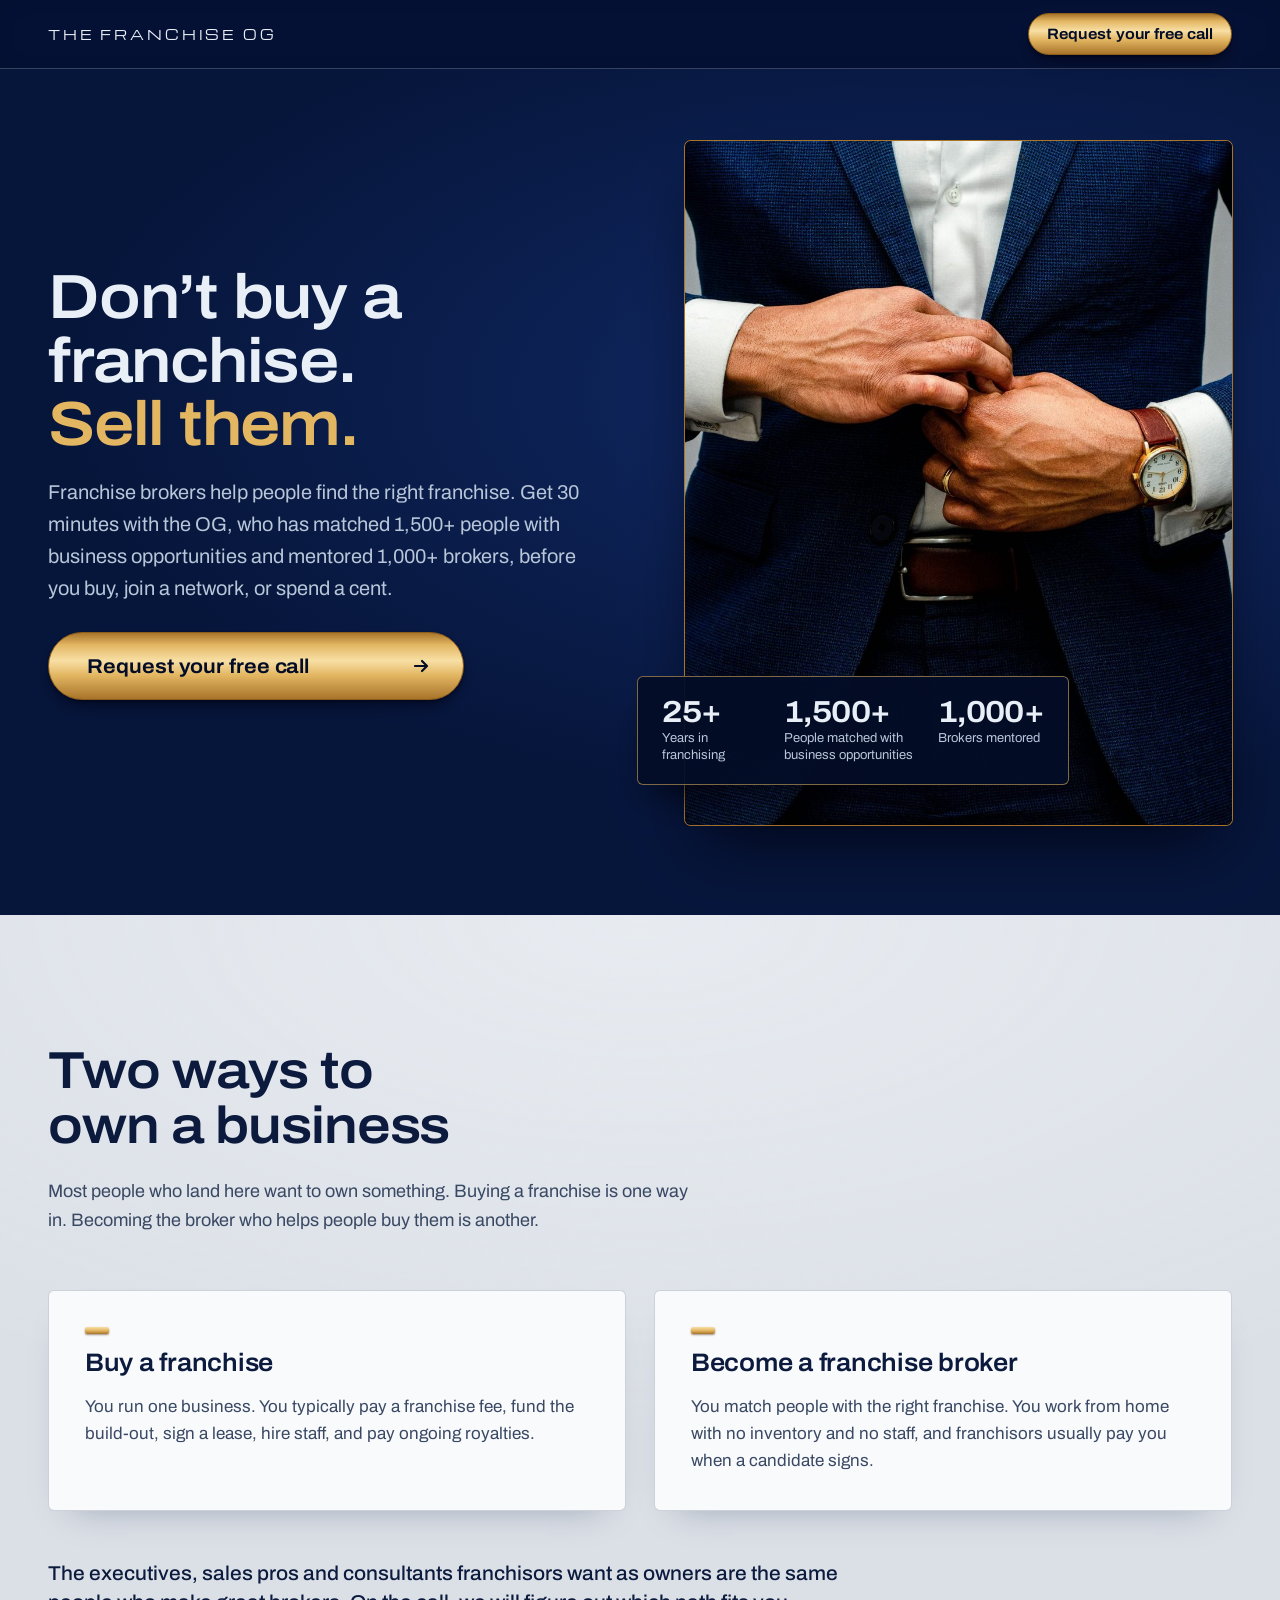
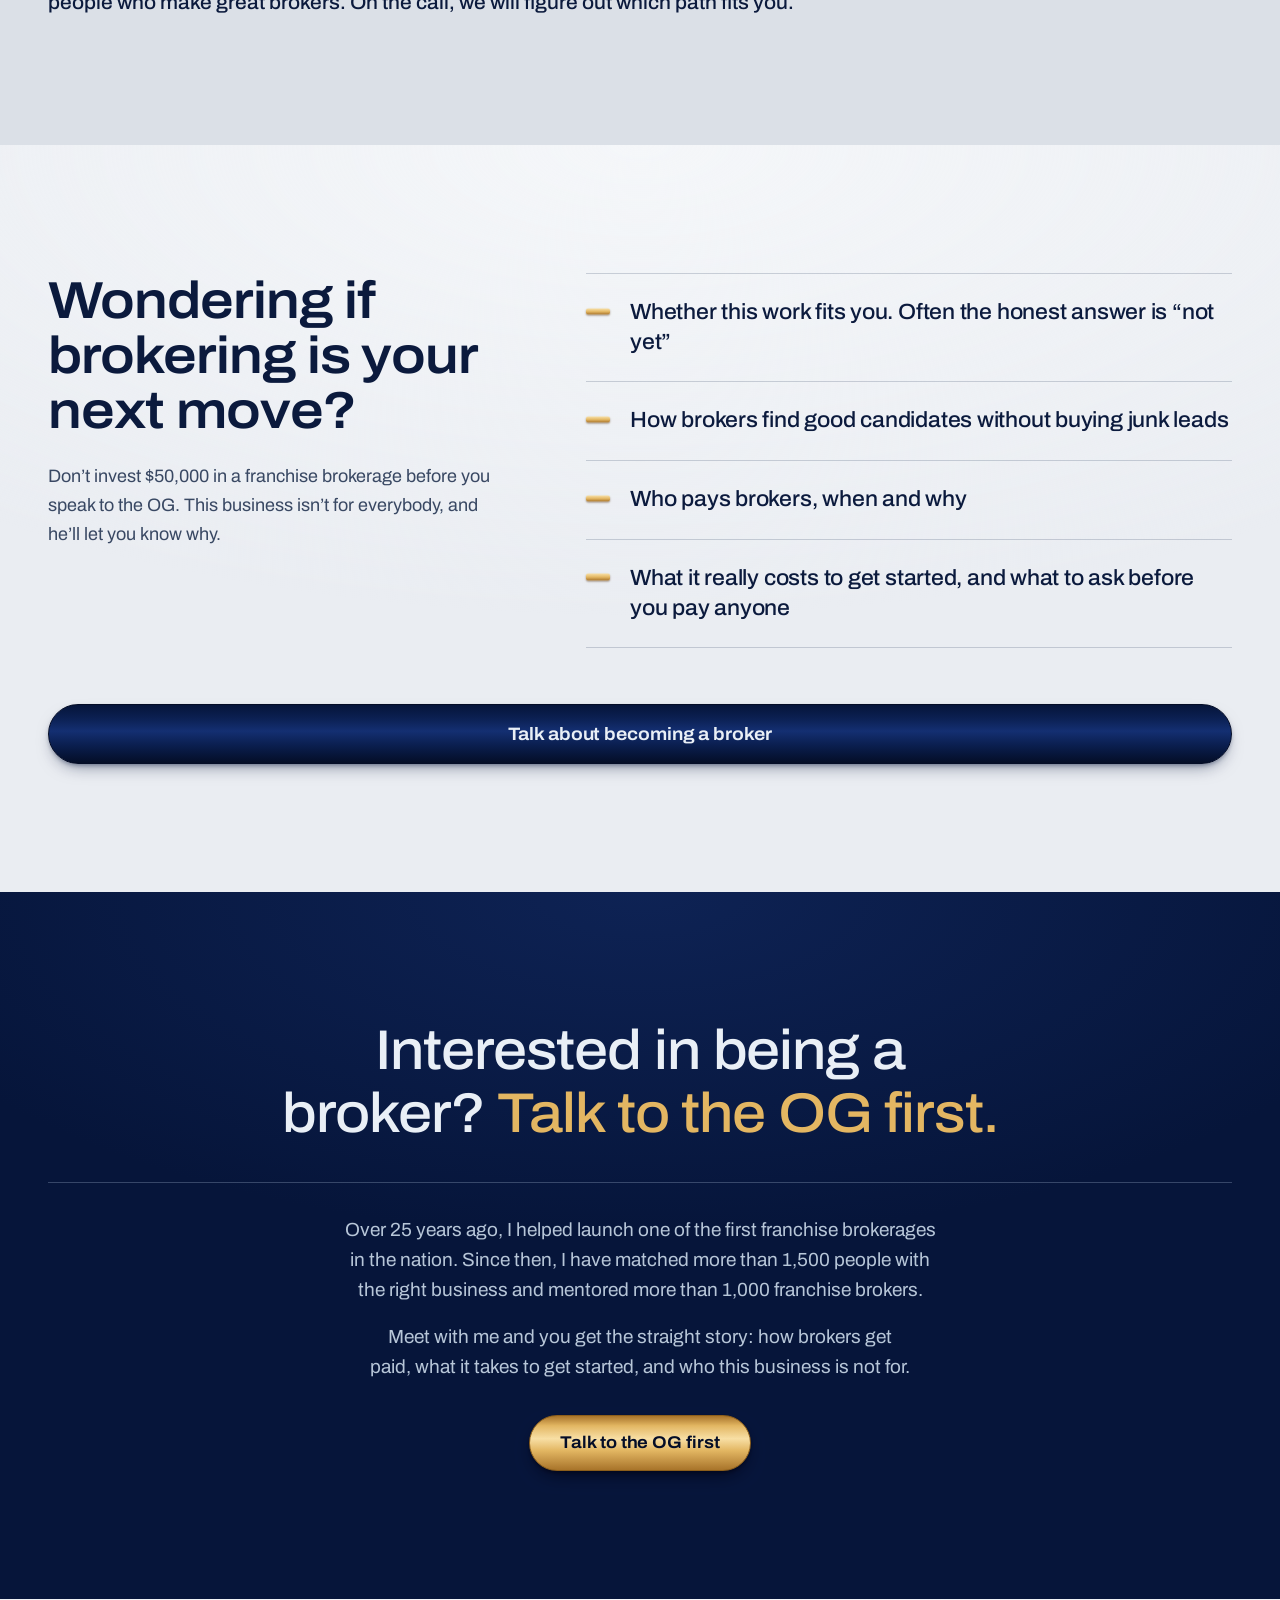
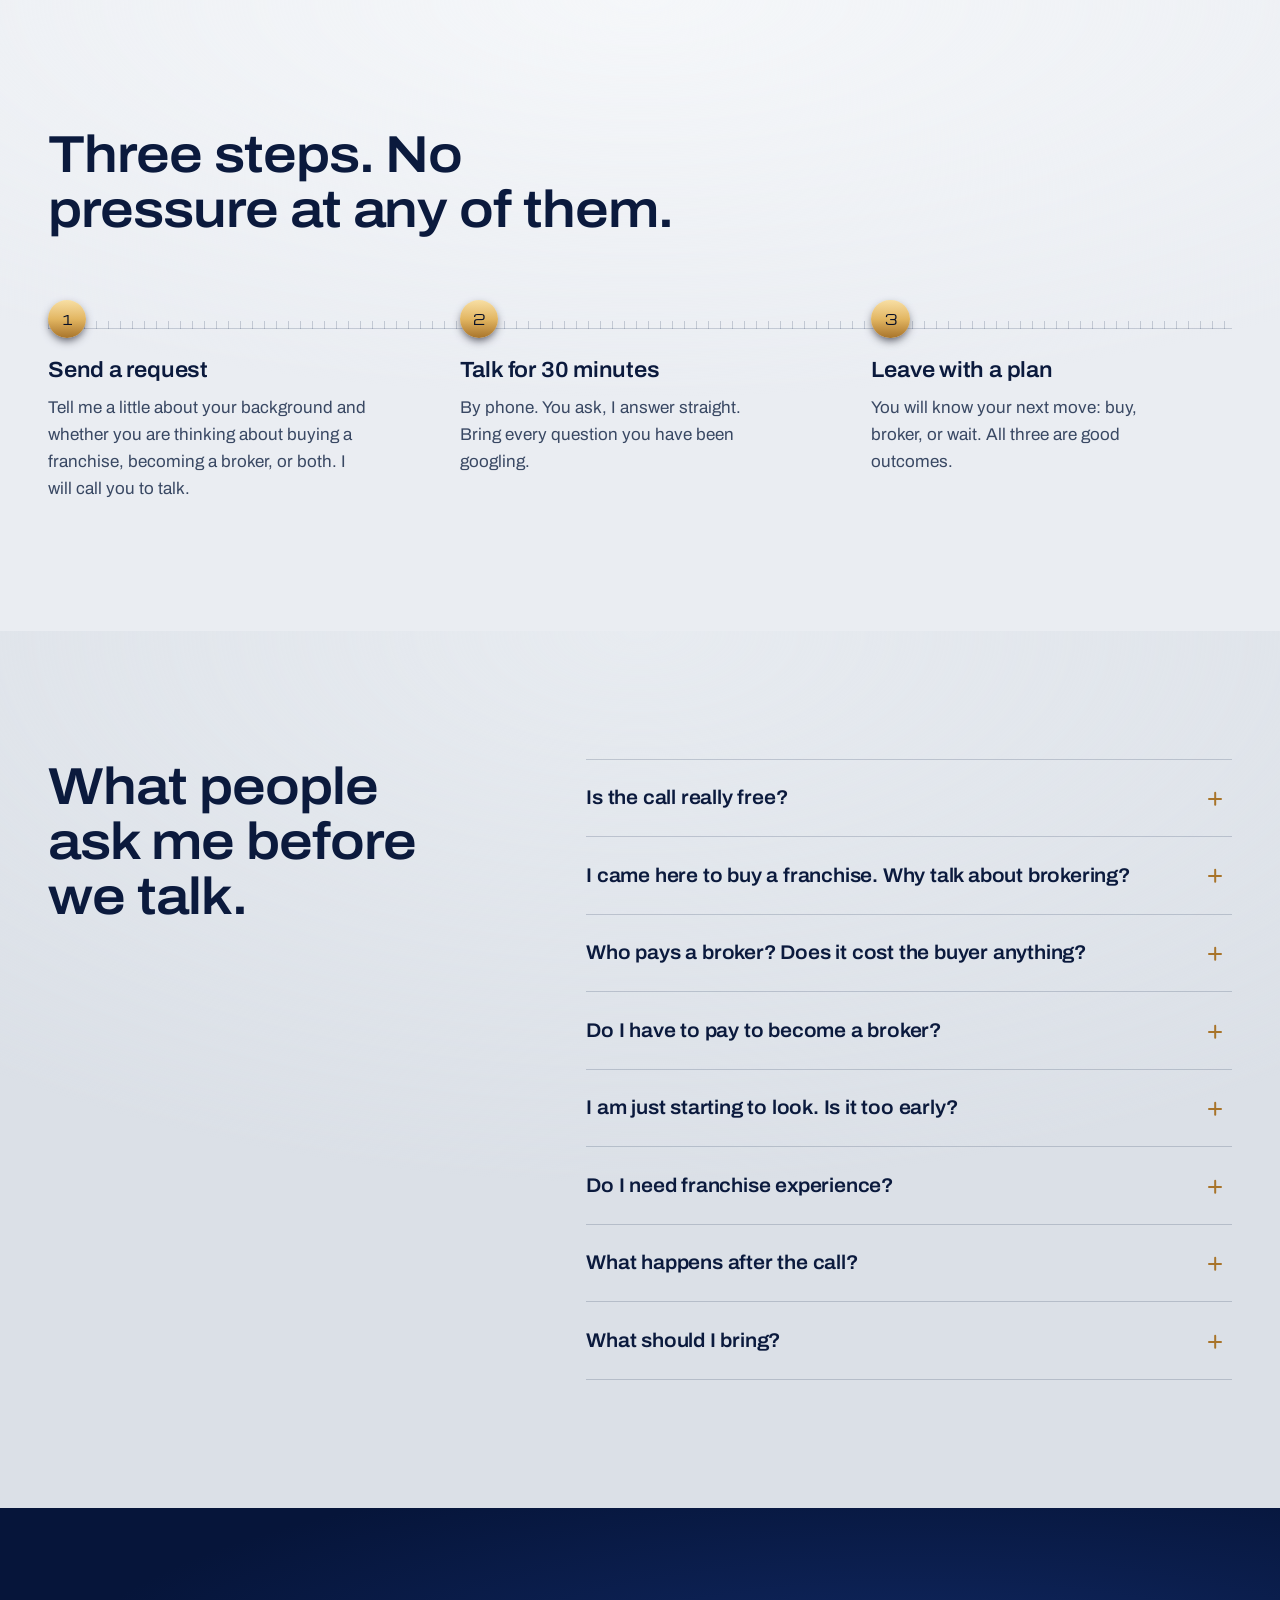
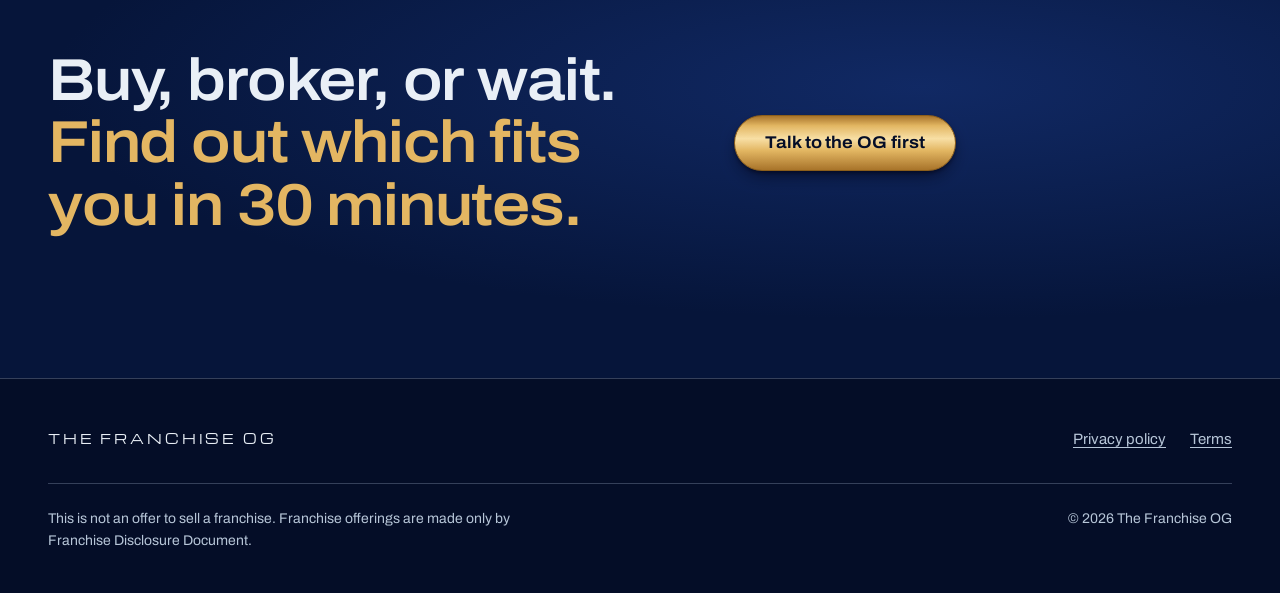
==== commit a00af9eb: "Rewrite "next move" intro around the $50,000 brokerage investment Co-Authored-By: Claude Opus 5.5 <n" ====
--- a/index.html
+++ b/index.html
@@ -76,7 +76,7 @@
       <div class="wrap fit">
         <div class="fit__head">
           <h2 id="fit-title">Wondering if brokering is your next move?</h2>
-          <p class="fit__intro">You are an executive, a sales pro or a consultant who wants work you own. In 30 minutes, we will talk through:</p>
+          <p class="fit__intro">Don&rsquo;t invest $50,000 in a franchise brokerage before you speak to the OG. This business isn&rsquo;t for everybody, and he&rsquo;ll let you know why.</p>
         </div>
         <ol class="indices">
           <li><span class="indices__mark" aria-hidden="true"></span>Whether this work fits you. Often the honest answer is &ldquo;not yet&rdquo;</li>
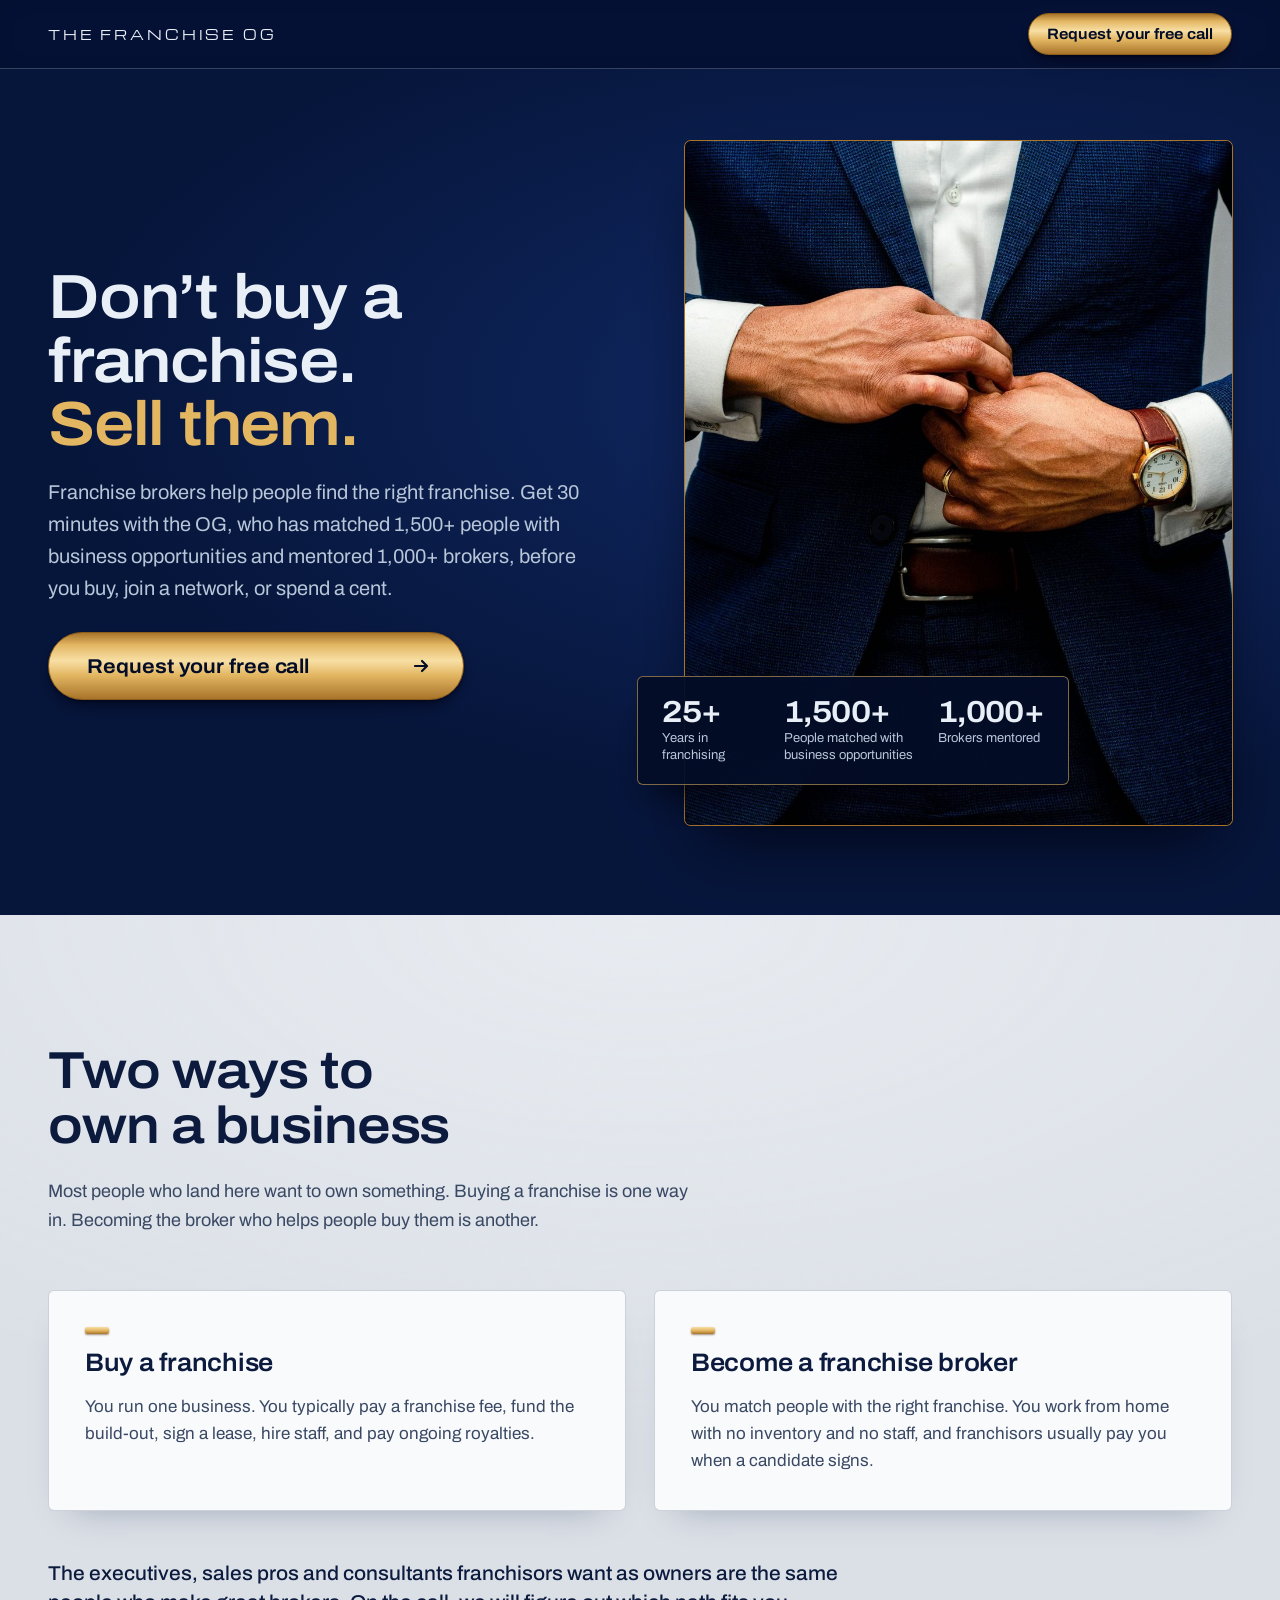
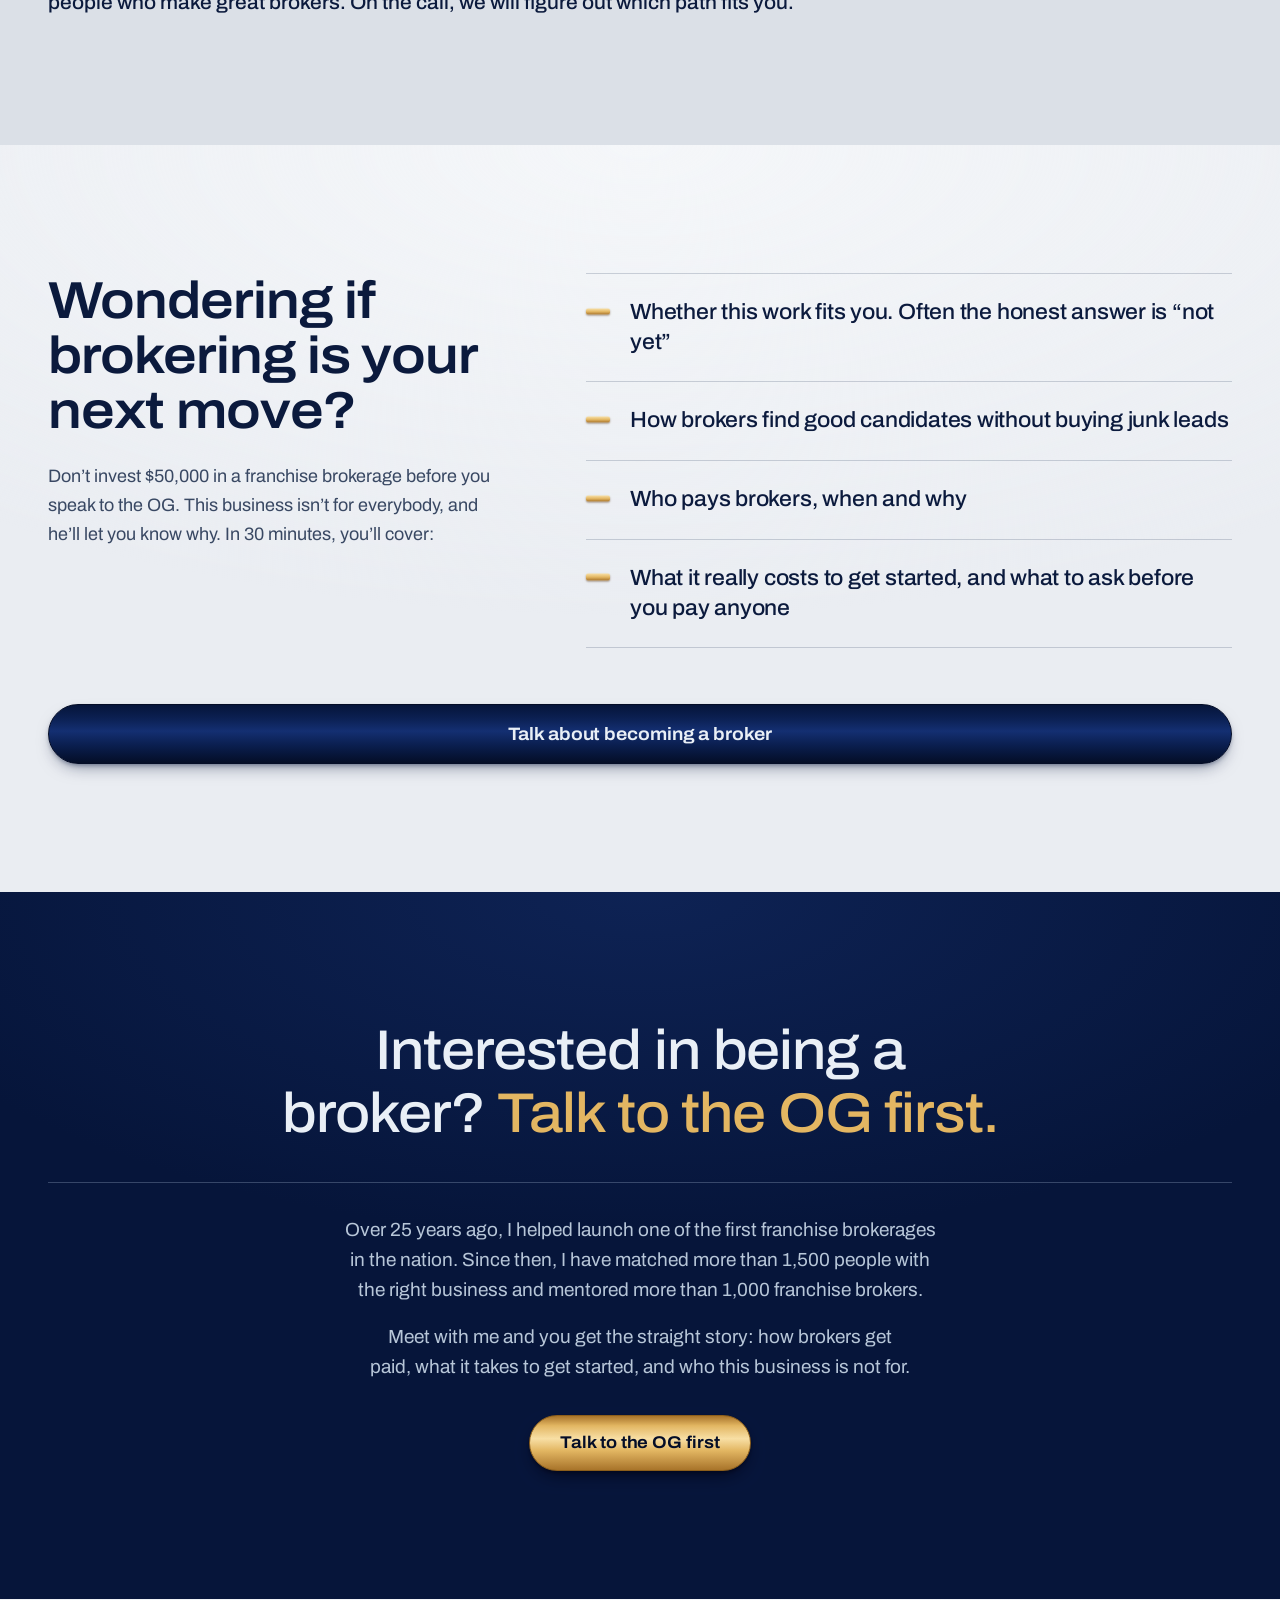
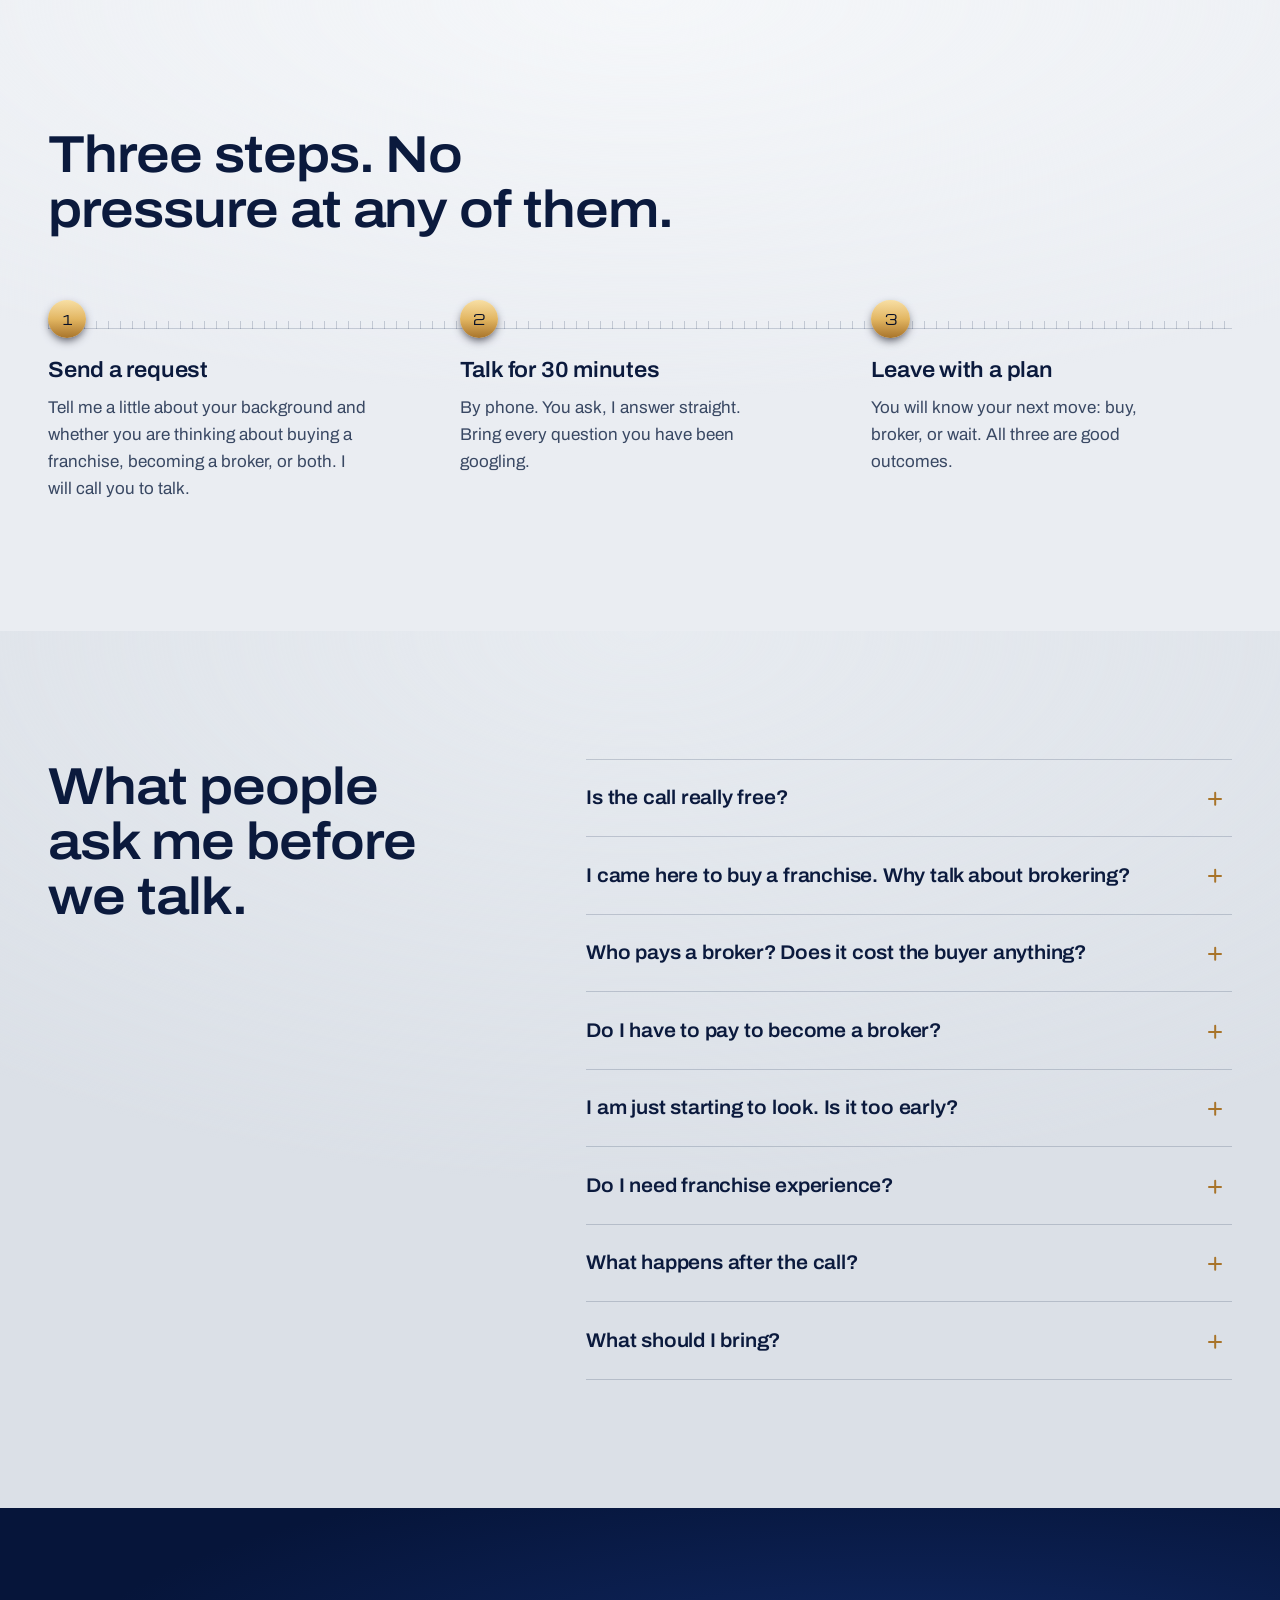
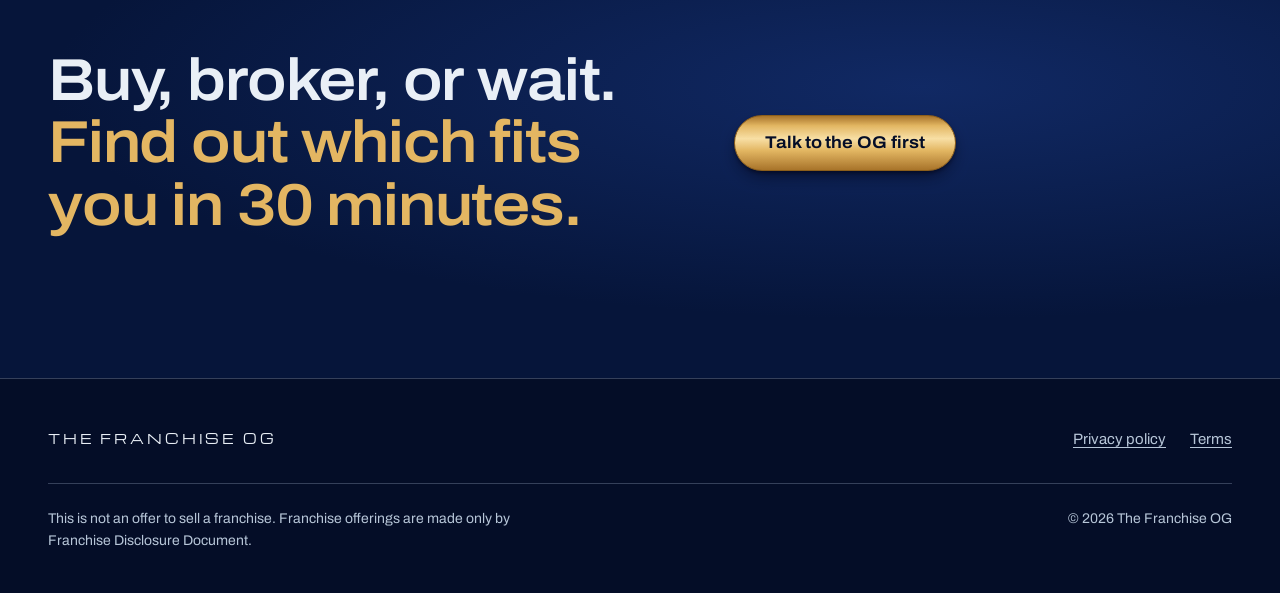
==== commit fcee07d4: "Add list lead-in to "next move" intro Co-Authored-By: Claude Opus 5.5 <noreply@anthropic.com> Claude" ====
--- a/index.html
+++ b/index.html
@@ -76,7 +76,7 @@
       <div class="wrap fit">
         <div class="fit__head">
           <h2 id="fit-title">Wondering if brokering is your next move?</h2>
-          <p class="fit__intro">Don&rsquo;t invest $50,000 in a franchise brokerage before you speak to the OG. This business isn&rsquo;t for everybody, and he&rsquo;ll let you know why.</p>
+          <p class="fit__intro">Don&rsquo;t invest $50,000 in a franchise brokerage before you speak to the OG. This business isn&rsquo;t for everybody, and he&rsquo;ll let you know why. In 30 minutes, you&rsquo;ll cover:</p>
         </div>
         <ol class="indices">
           <li><span class="indices__mark" aria-hidden="true"></span>Whether this work fits you. Often the honest answer is &ldquo;not yet&rdquo;</li>
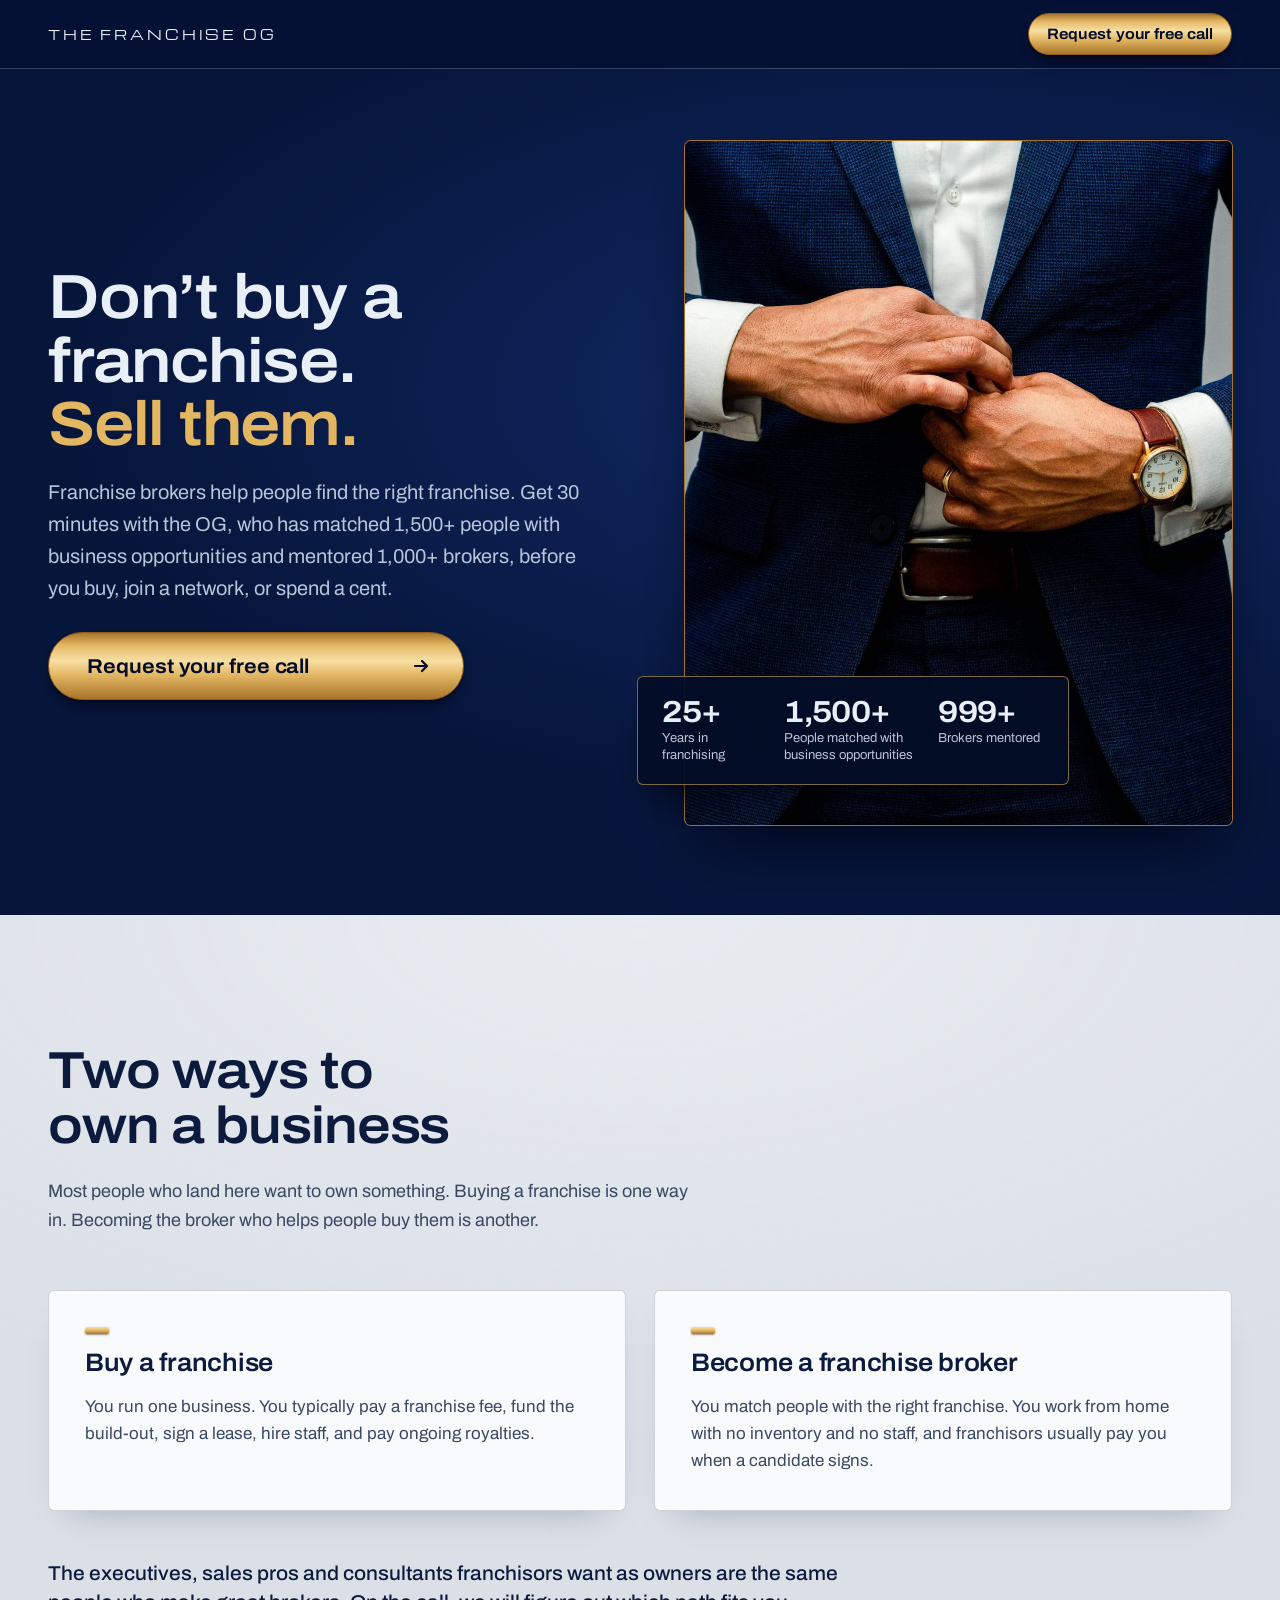
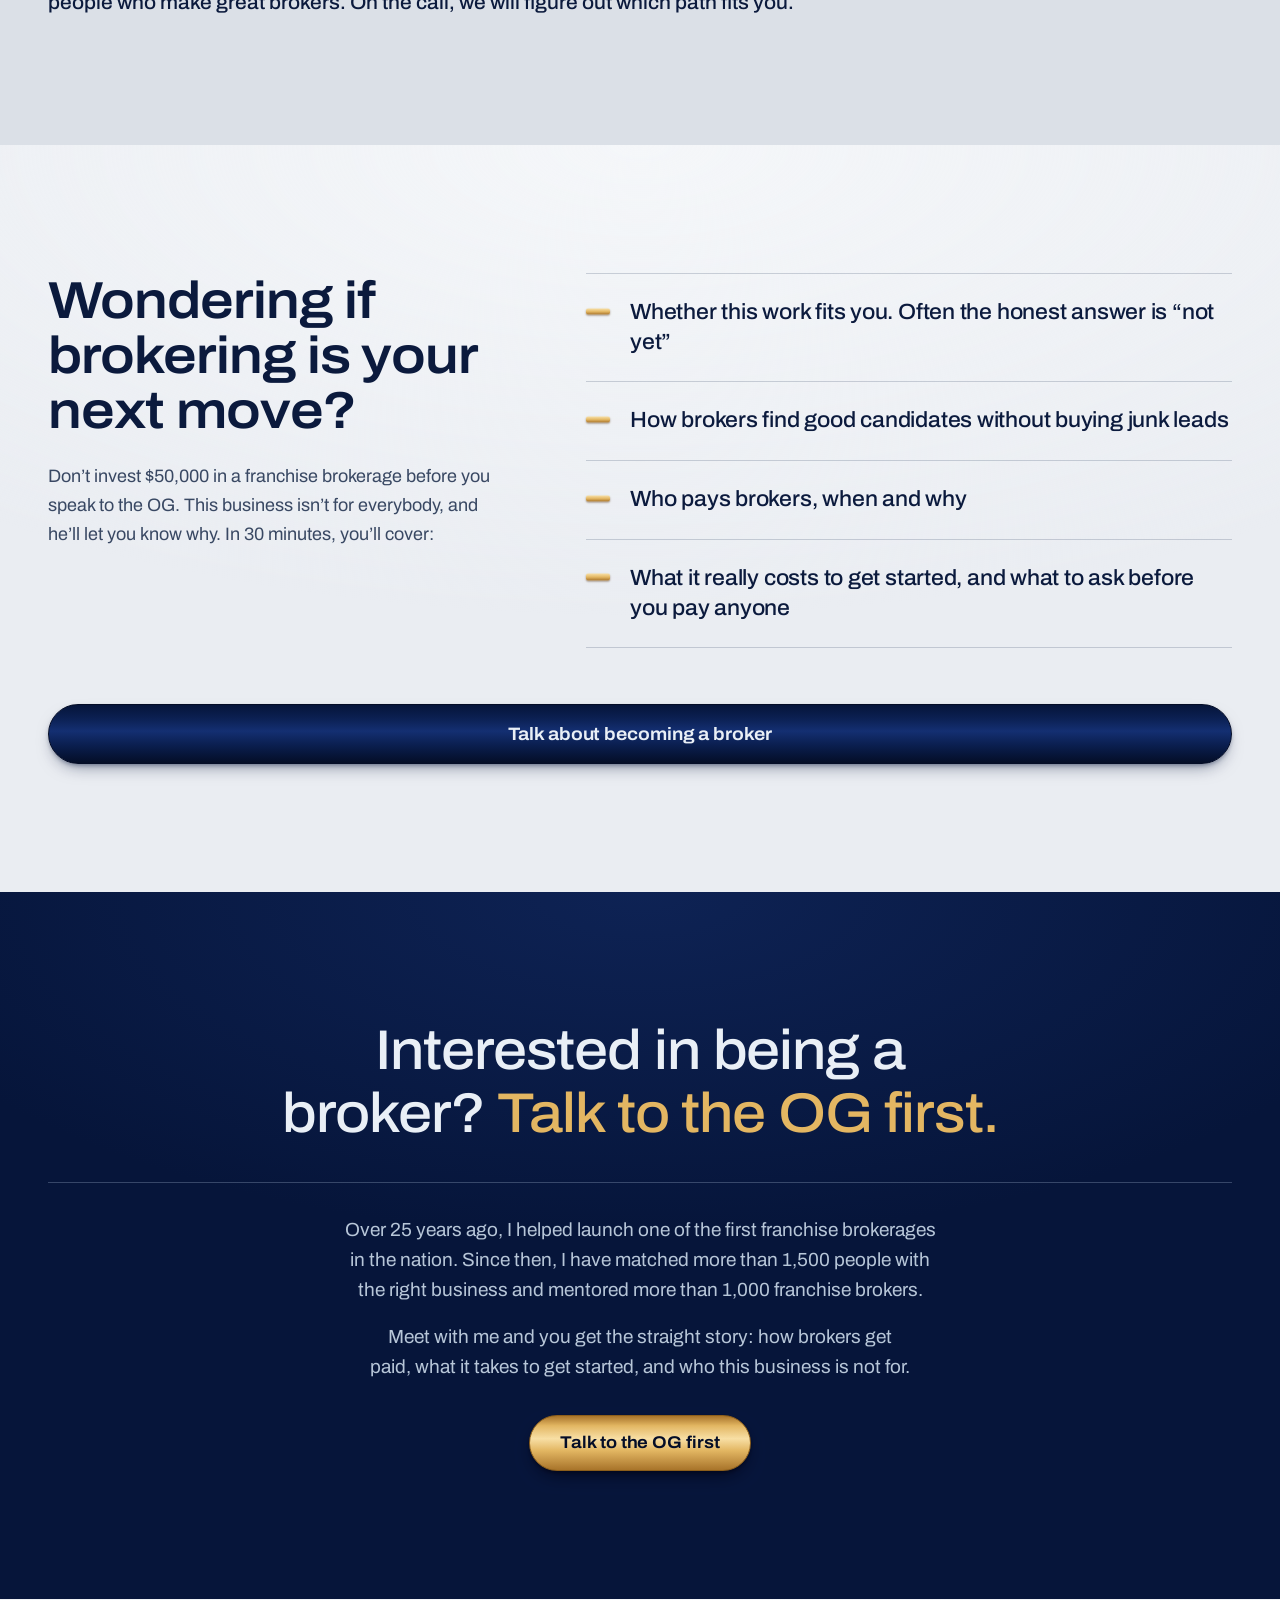
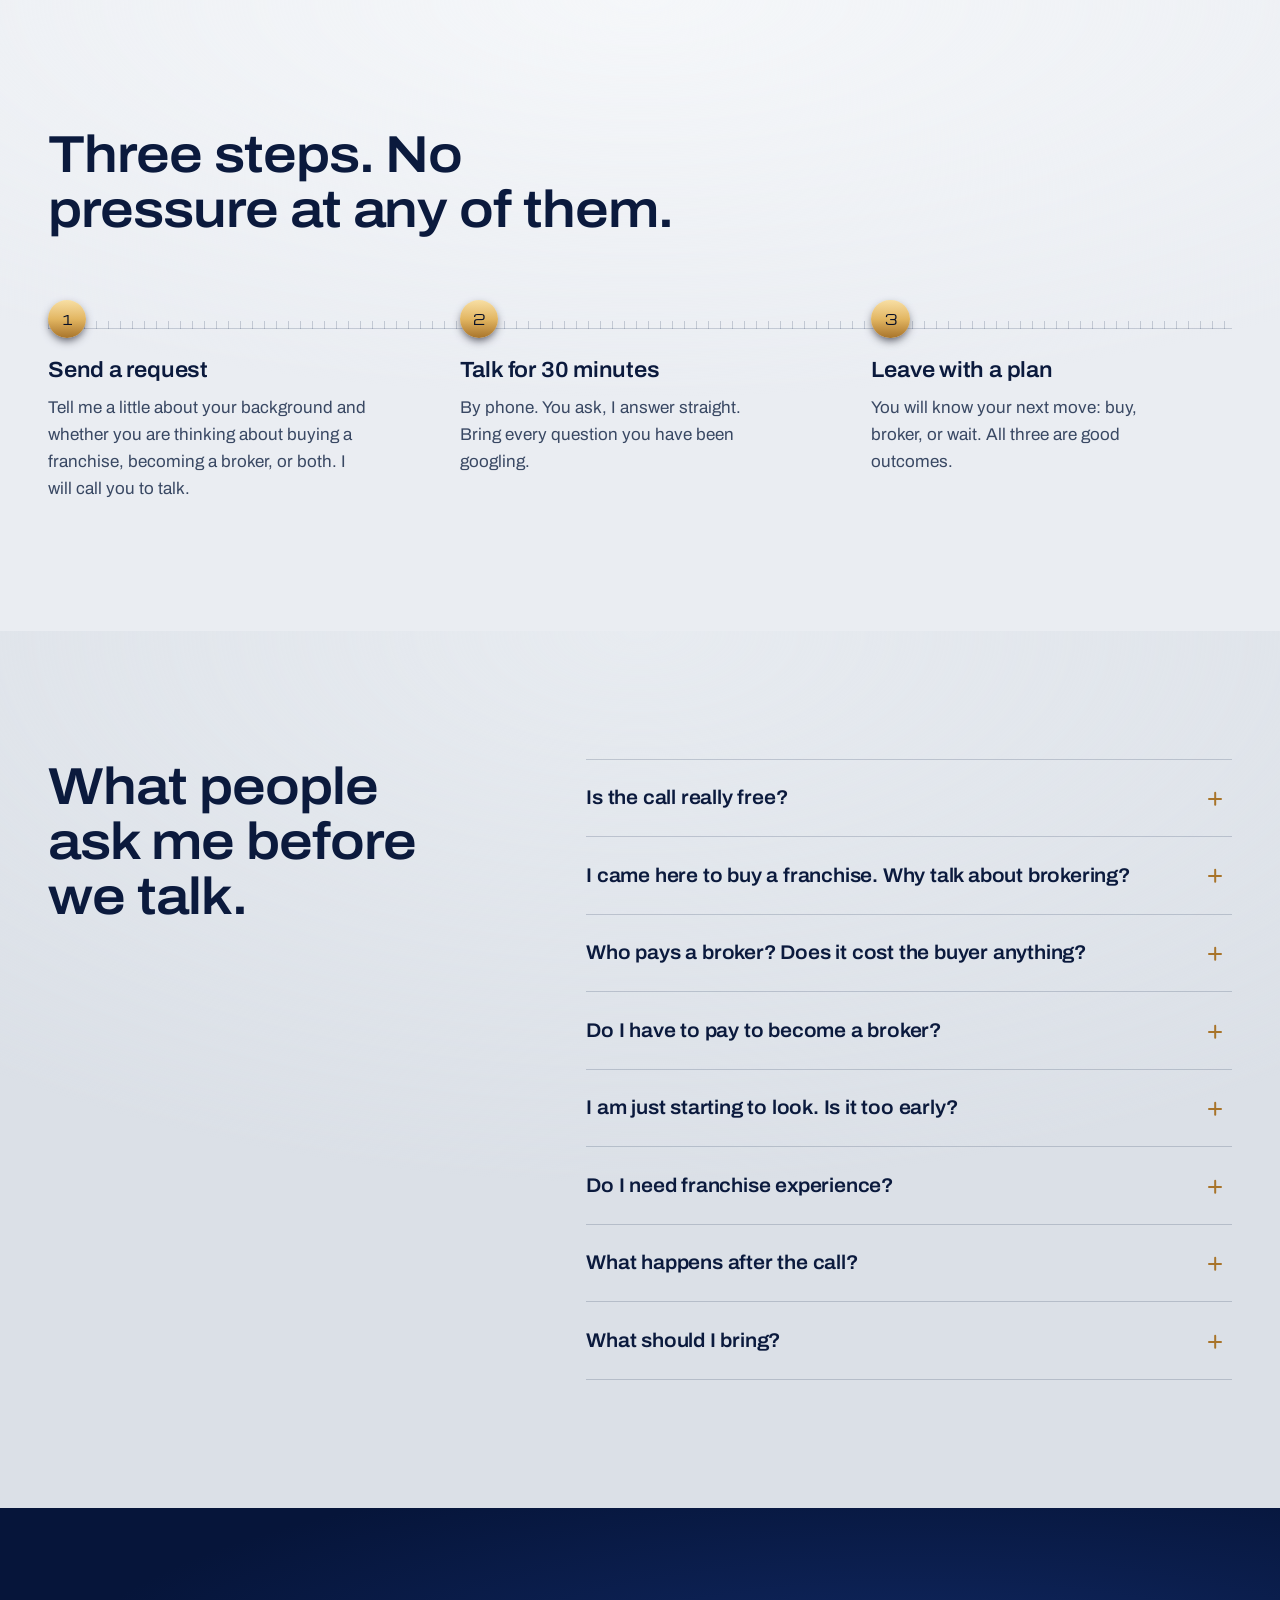
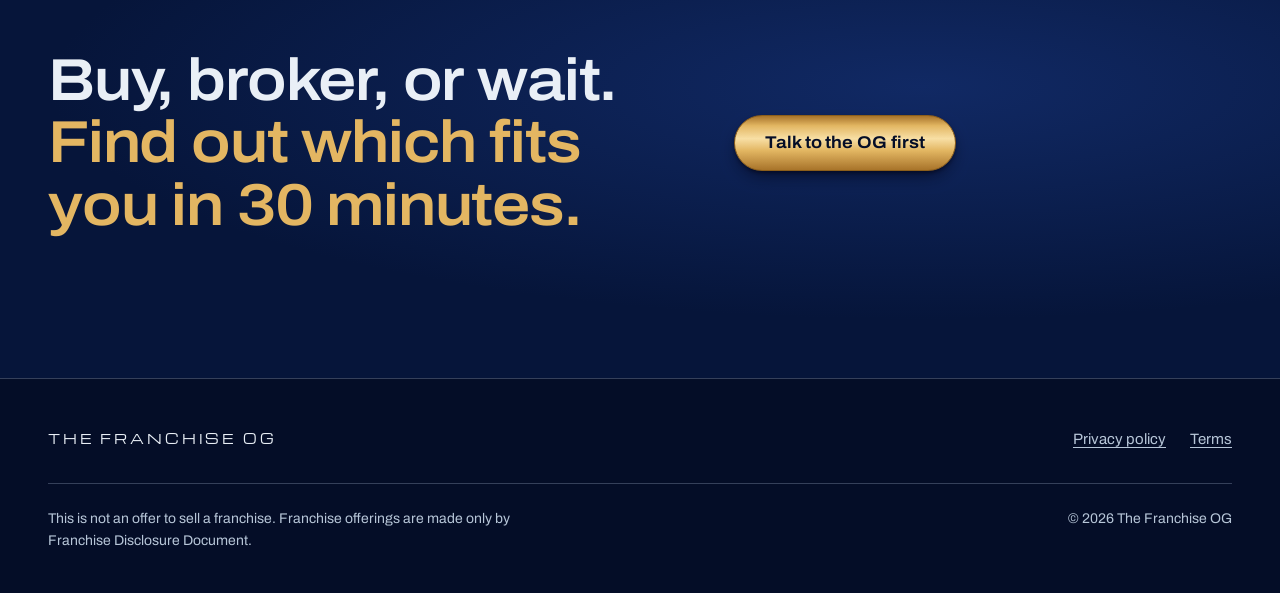
==== commit 03697035: "Fix request form dropping autofilled submissions Browser autofill filled the hidden "company" bot-tr" ====
--- a/index.html
+++ b/index.html
@@ -296,8 +296,8 @@
             <p class="field__error" id="rq-role-error" hidden>Enter your current role.</p>
           </div>
           <div class="field field--trap" aria-hidden="true">
-            <label for="rq-company">Company</label>
-            <input id="rq-company" name="company" type="text" tabindex="-1" autocomplete="off">
+            <label for="rq-hpx">Leave this field empty</label>
+            <input id="rq-hpx" name="hpx_check" type="text" tabindex="-1" autocomplete="one-time-code">
           </div>
 
           <div class="consent-check">
@@ -407,7 +407,8 @@
         doneView.focus();
       };
 
-      if (form.elements.company.value) { showDone(); return; } // a bot filled the hidden field
+      // A filled trap field usually means a bot. Still send it, flagged, so a real lead is never dropped.
+      payload.spam_check = form.elements.hpx_check.value ? "flagged" : "ok";
 
       submit.disabled = true;
       submit.textContent = "Sending\u2026";
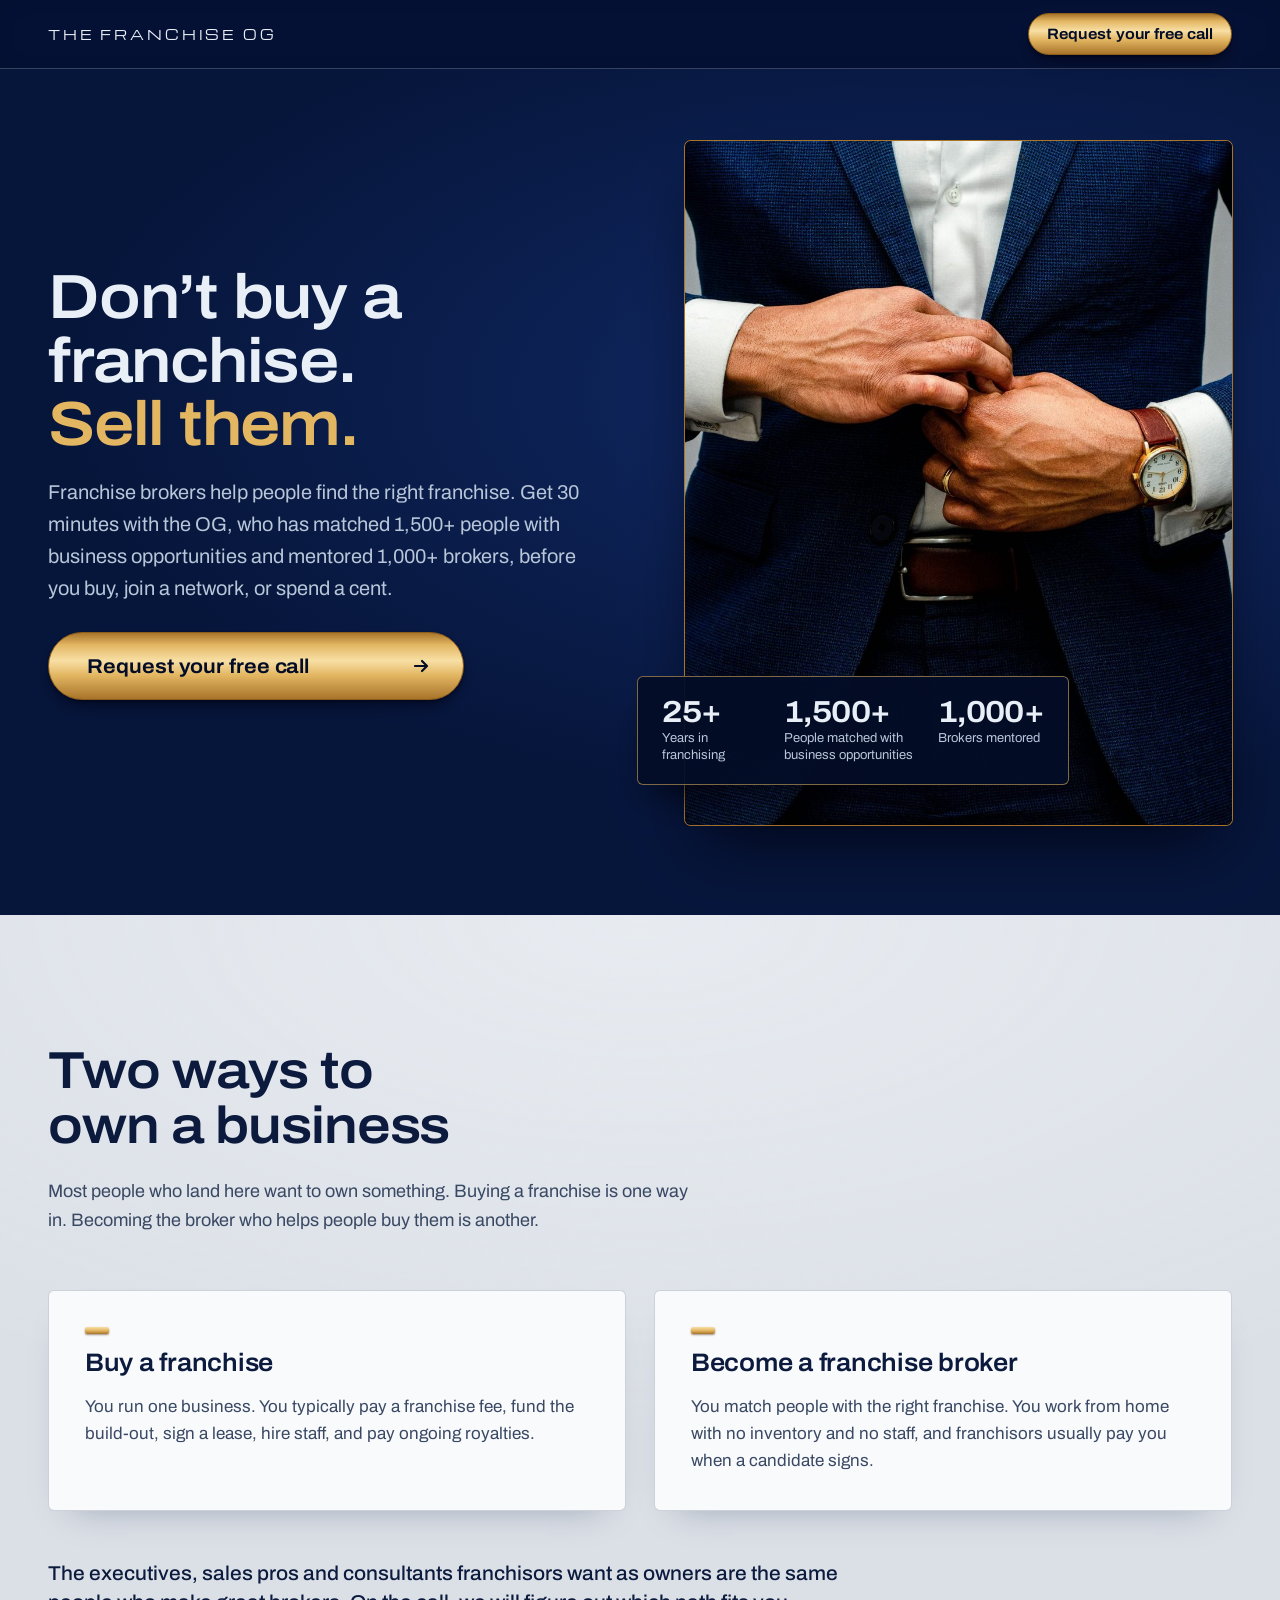
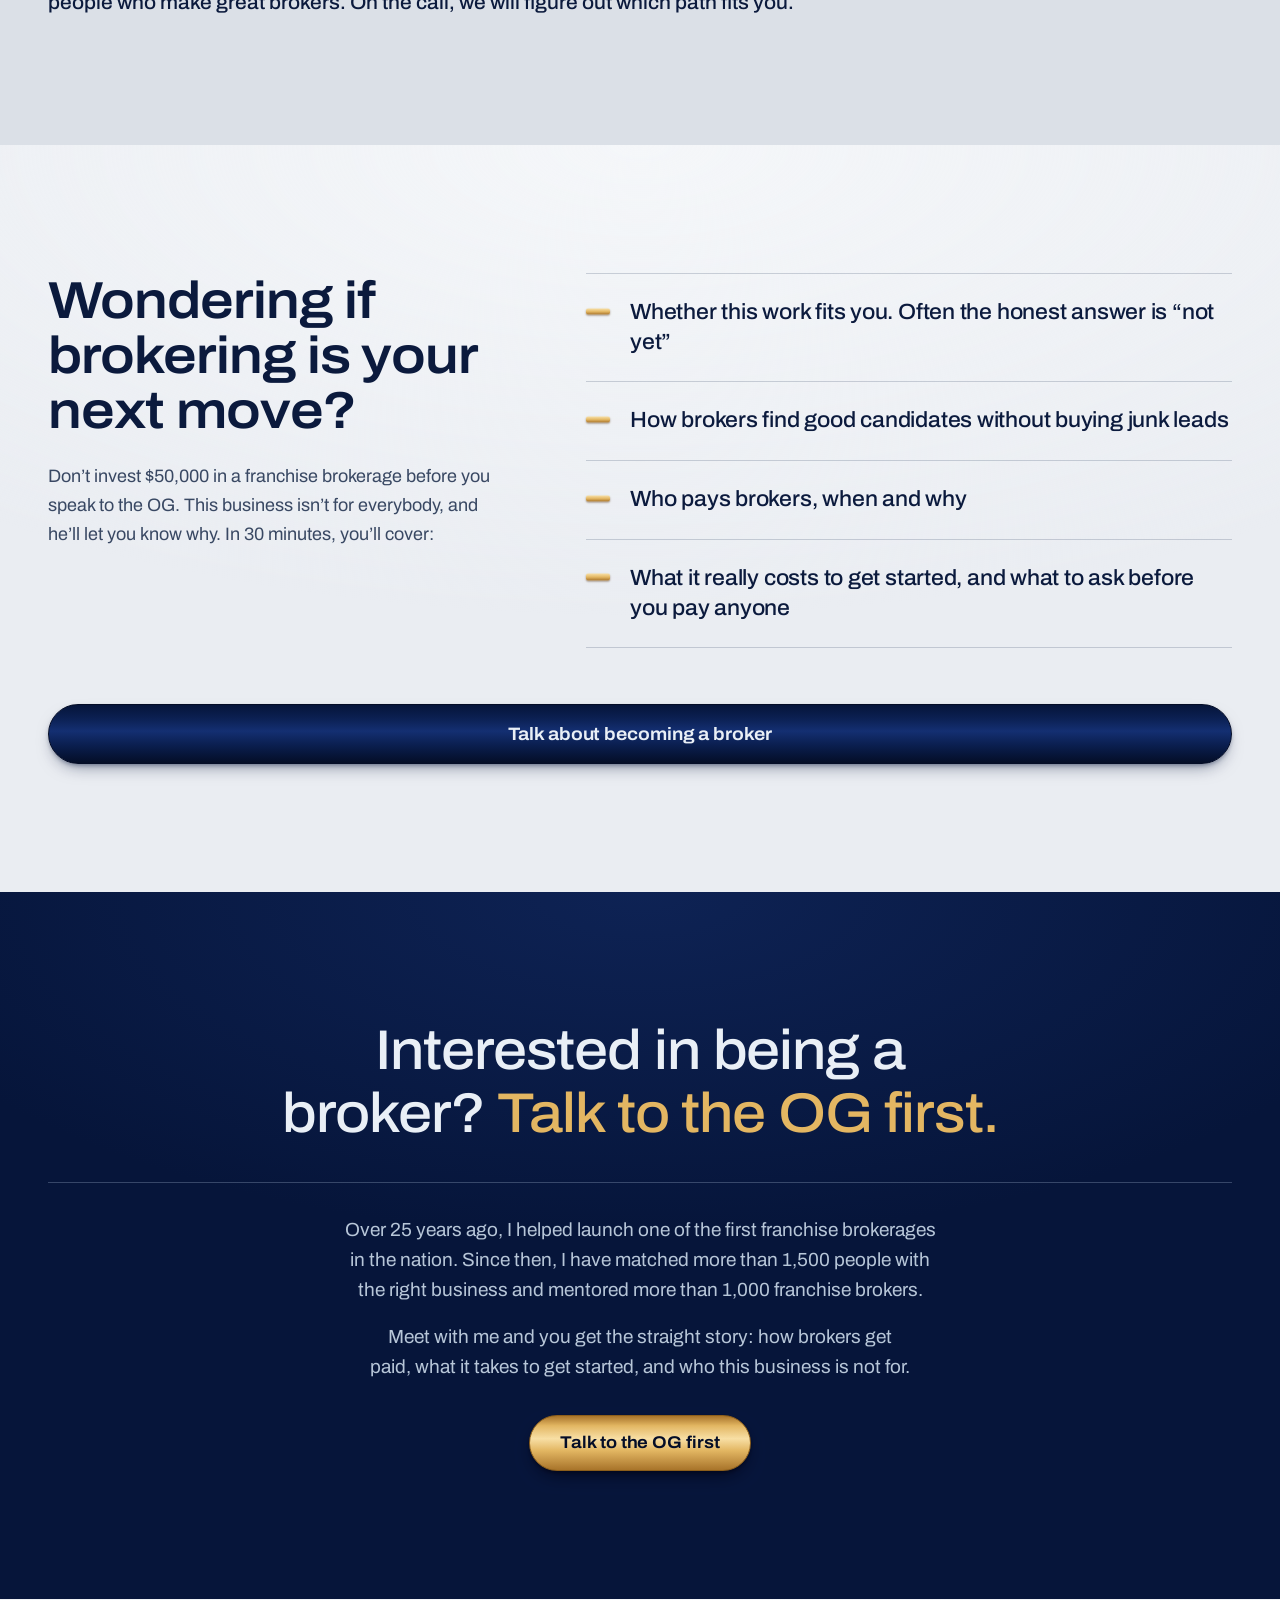
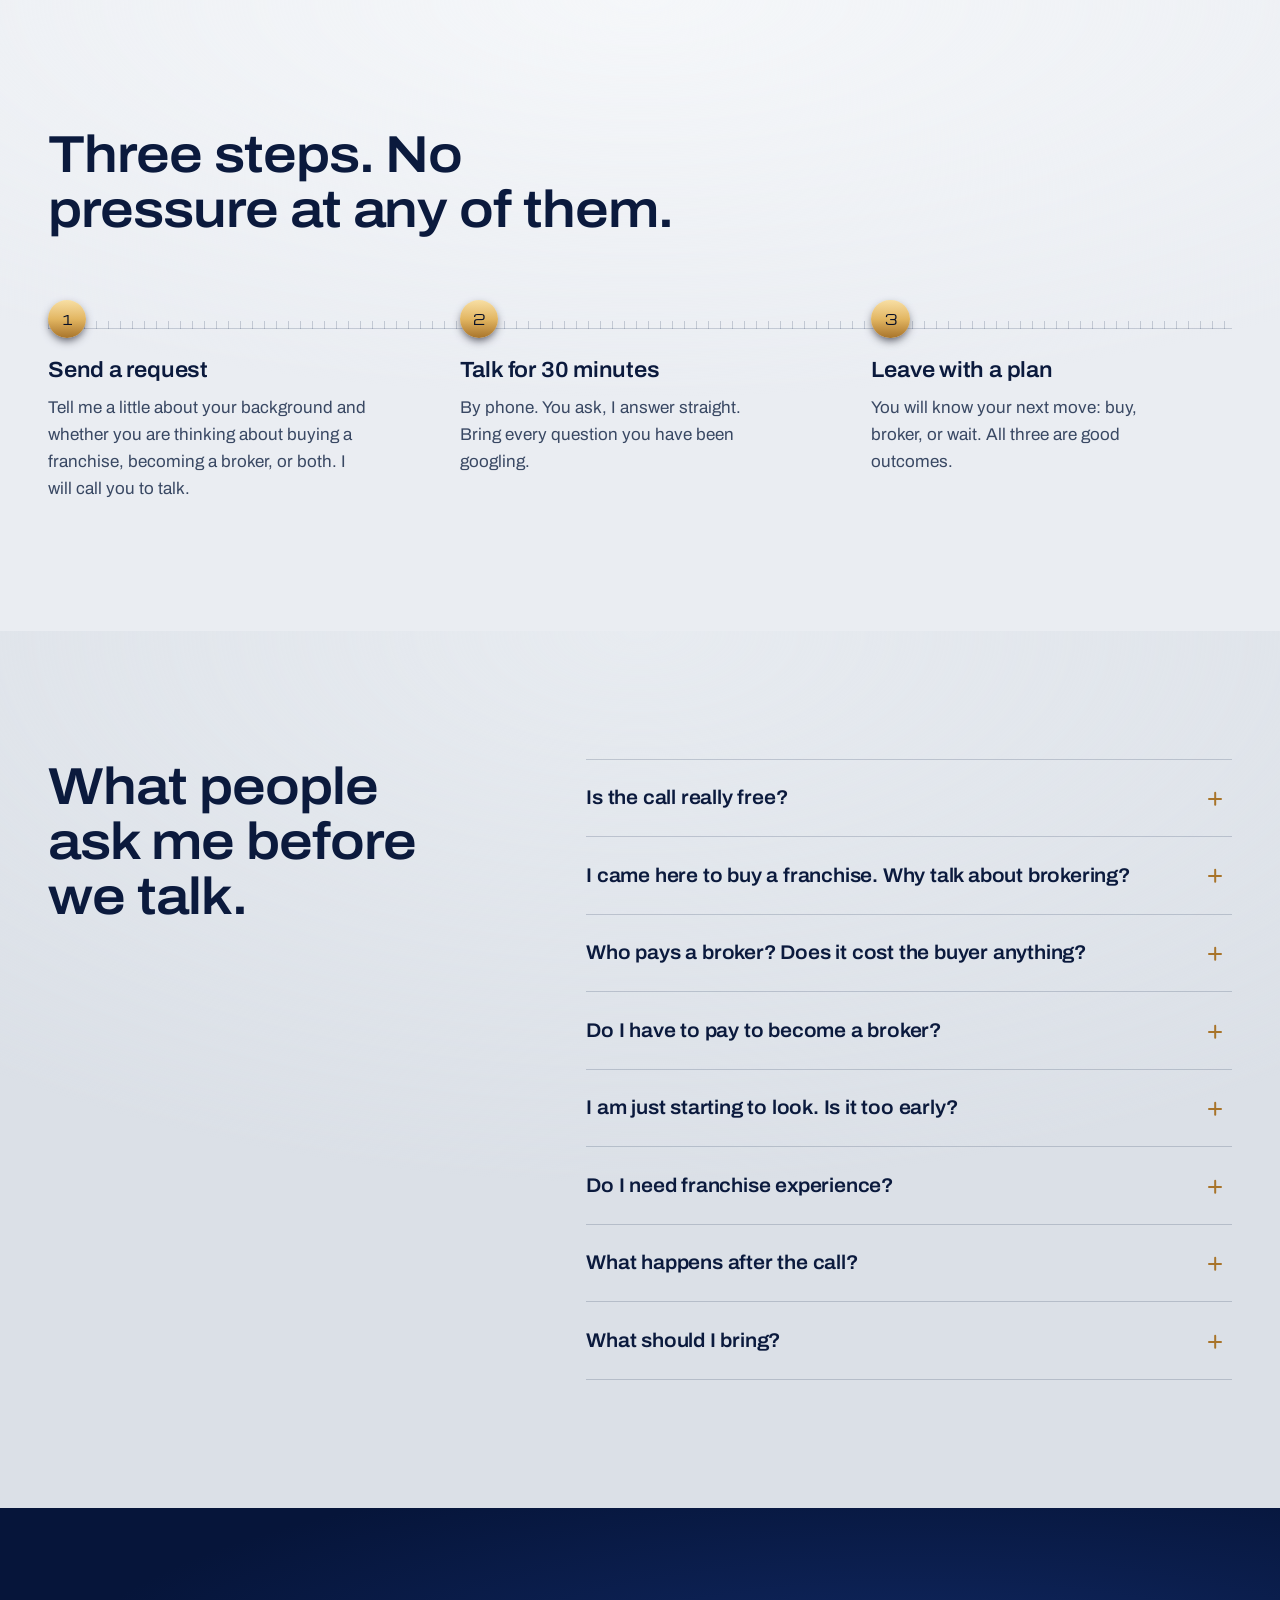
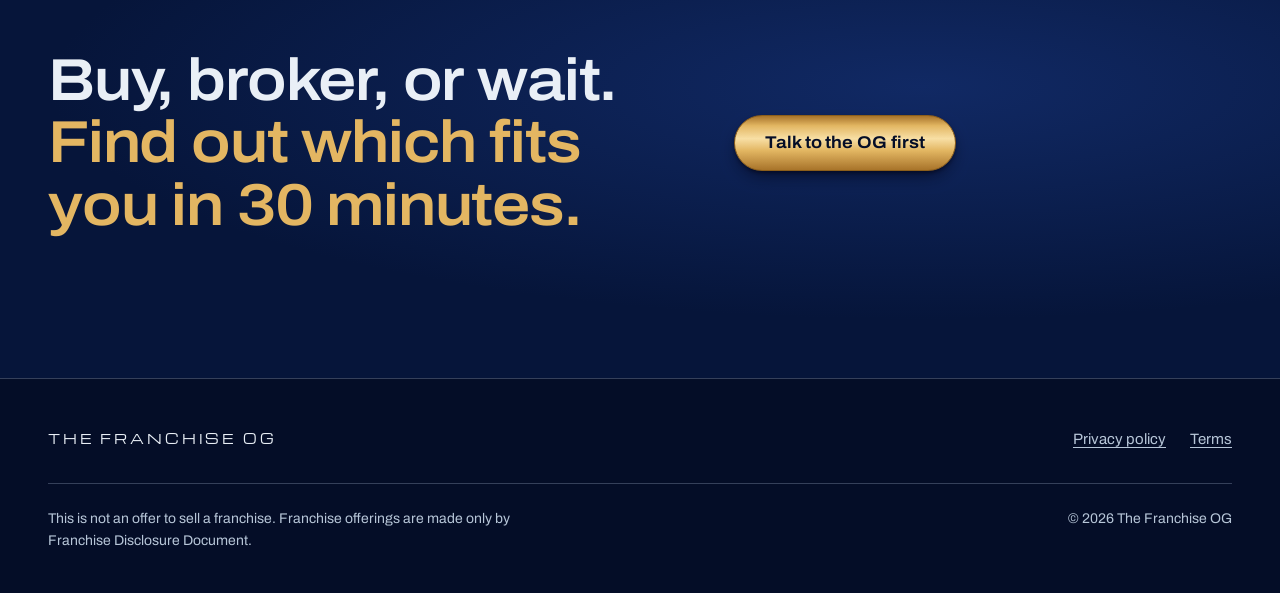
==== commit 9d75fa1a: "Add LinkedIn Insight Tag to all pages Co-Authored-By: Claude Opus 5.5 <noreply@anthropic.com> Claude" ====
--- a/index.html
+++ b/index.html
@@ -467,5 +467,23 @@
       io.observe(figures[0].closest("dl"));
     }
   </script>
+  <!-- LinkedIn Insight Tag -->
+  <script type="text/javascript">
+  _linkedin_partner_id = "10433236";
+  window._linkedin_data_partner_ids = window._linkedin_data_partner_ids || [];
+  window._linkedin_data_partner_ids.push(_linkedin_partner_id);
+  </script><script type="text/javascript">
+  (function(l) {
+  if (!l){window.lintrk = function(a,b){window.lintrk.q.push([a,b])};
+  window.lintrk.q=[]}
+  var s = document.getElementsByTagName("script")[0];
+  var b = document.createElement("script");
+  b.type = "text/javascript";b.async = true;
+  b.src = "https://snap.licdn.com/li.lms-analytics/insight.min.js";
+  s.parentNode.insertBefore(b, s);})(window.lintrk);
+  </script>
+  <noscript>
+  <img height="1" width="1" style="display:none;" alt="" src="https://px.ads.linkedin.com/collect/?pid=10433236&fmt=gif" />
+  </noscript>
 </body>
 </html>
